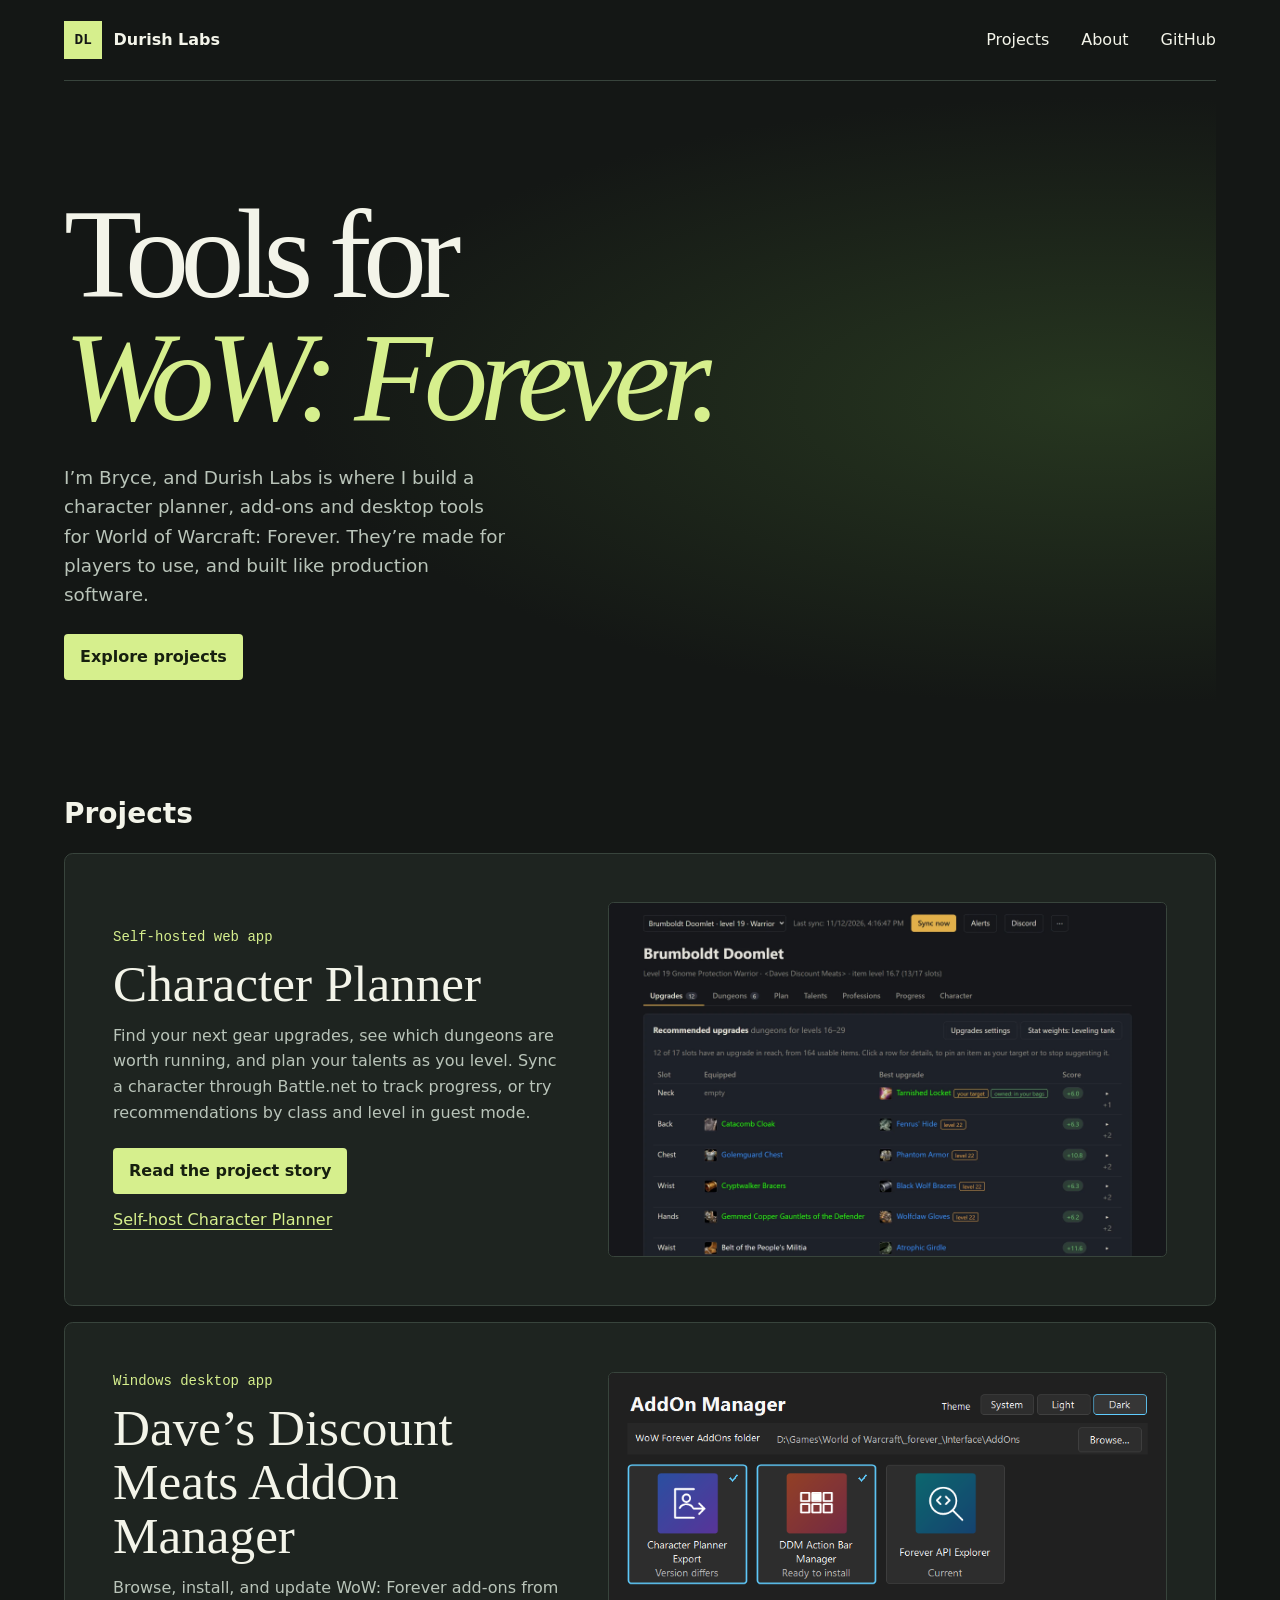
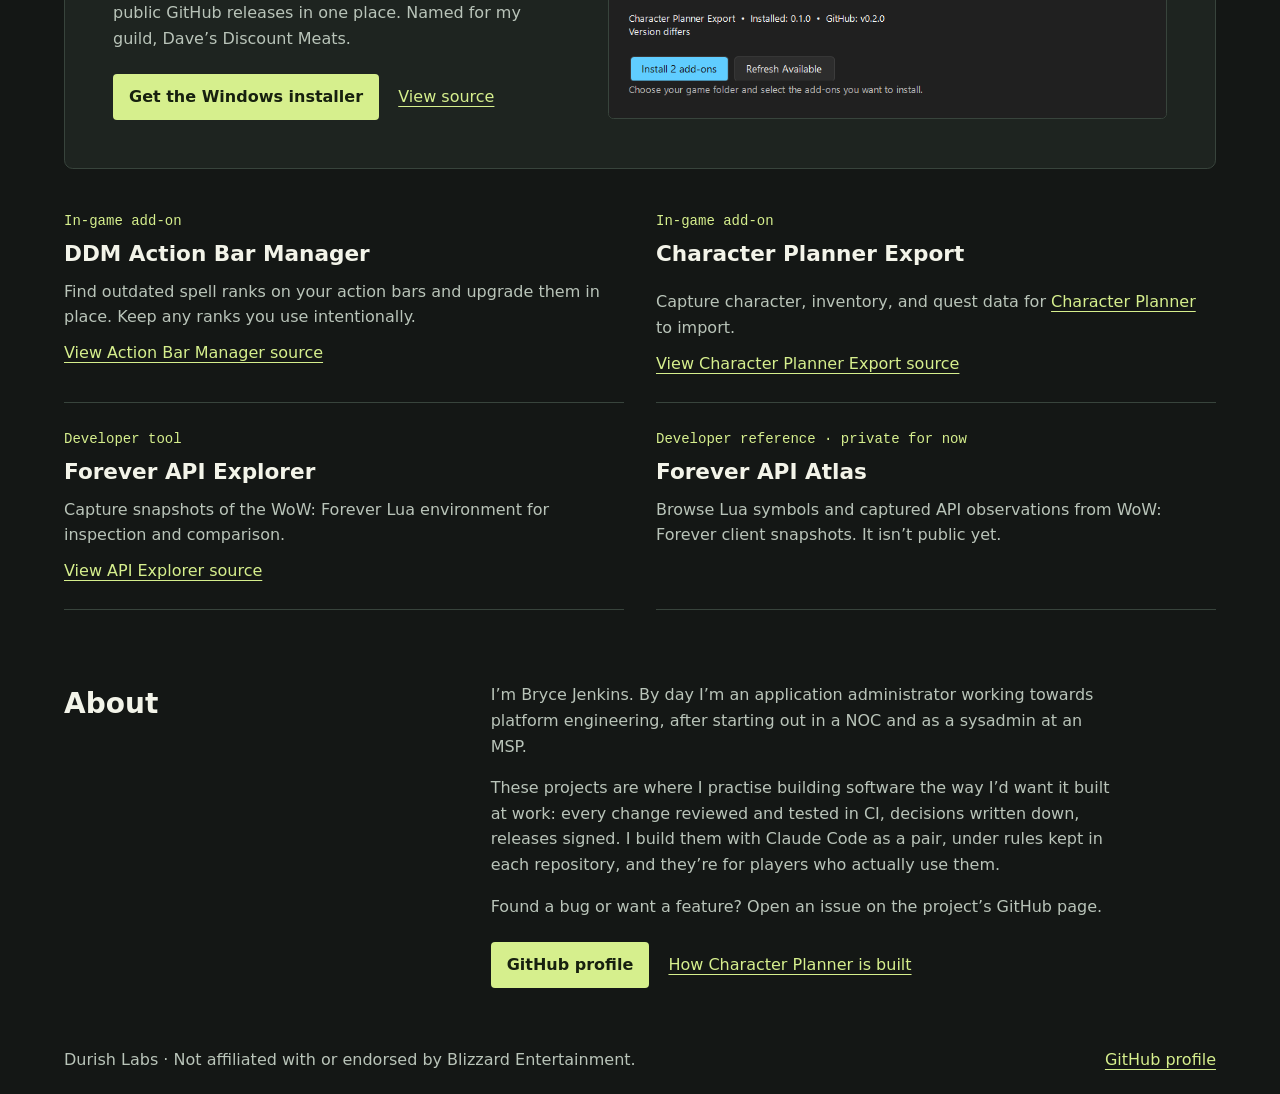
==== public/index.html @ b6360622 "Introduce the person behind the tools and how they're built A new headline and About section, a 'Bui" ====
<!doctype html>
<html lang="en">
<head>
  <meta charset="utf-8">
  <meta name="viewport" content="width=device-width, initial-scale=1">
  <meta name="description" content="A character planner, add-ons and desktop tools for World of Warcraft: Forever, built by Bryce Jenkins like production software.">
  <meta name="theme-color" content="#141715">
  <title>Durish Labs | Tools for WoW: Forever</title>
  <link rel="canonical" href="https://durishlabs.com/">
  <link rel="icon" href="favicon.svg" type="image/svg+xml">
  <meta property="og:type" content="website">
  <meta property="og:site_name" content="Durish Labs">
  <meta property="og:url" content="https://durishlabs.com/">
  <meta property="og:title" content="Durish Labs: tools for WoW: Forever">
  <meta property="og:description" content="Character Planner, add-ons and desktop tools for World of Warcraft: Forever, built like production software.">
  <meta property="og:image" content="https://durishlabs.com/og-image.jpg">
  <meta property="og:image:width" content="1200">
  <meta property="og:image:height" content="630">
  <meta property="og:image:alt" content="Character Planner’s Upgrades tab recommending gear upgrades by slot">
  <meta name="twitter:card" content="summary_large_image">
  <link rel="stylesheet" href="styles.css">
</head>
<body>
  <a class="skip" href="#main">Skip to content</a>
  <header class="masthead wrap">
    <a class="brand" href="./" aria-label="Durish Labs home"><span aria-hidden="true">DL</span> Durish Labs</a>
    <nav aria-label="Main navigation">
      <a href="#projects">Projects</a>
      <a href="#about">About</a>
      <a href="https://github.com/thechainercygnus">GitHub</a>
    </nav>
  </header>
  <main class="wrap" id="main">
    <section class="intro" aria-labelledby="title">
      <h1 id="title">Tools for<br><em>WoW: Forever.</em></h1>
      <p>I’m Bryce, and Durish Labs is where I build a character planner, add-ons and desktop tools for World of Warcraft: Forever. They’re made for players to use, and built like production software.</p>
      <a class="button" href="#projects">Explore projects</a>
    </section>

    <section id="projects" aria-labelledby="projects-title">
      <h2 id="projects-title">Projects</h2>
      <article class="featured" id="character-planner">
        <div class="feature-copy">
          <p class="category">Self-hosted web app</p>
          <h3>Character Planner</h3>
          <p>Find your next gear upgrades, see which dungeons are worth running, and plan your talents as you level. Sync a character through Battle.net to track progress, or try recommendations by class and level in guest mode.</p>
          <div class="actions">
            <a class="button" href="character-planner.html">Read the project story</a>
            <a href="https://character-planner.readthedocs.io/en/latest/self-hosting.html">Self-host Character Planner</a>
          </div>
        </div>
        <figure>
          <img src="planner-upgrades.webp" width="2400" height="1520" alt="Character Planner’s Upgrades tab comparing equipped gear and recommended upgrades by slot">
        </figure>
      </article>
      <article class="featured">
        <div class="feature-copy">
          <p class="category">Windows desktop app</p>
          <h3>Dave’s Discount Meats AddOn Manager</h3>
          <p>Browse, install, and update WoW: Forever add-ons from public GitHub releases in one place. Named for my guild, Dave’s Discount Meats.</p>
          <div class="actions">
            <a class="button" href="https://github.com/thechainercygnus/DDMAddOnManager/releases/latest">Get the Windows installer</a>
            <a href="https://github.com/thechainercygnus/DDMAddOnManager">View source</a>
          </div>
        </div>
        <figure>
          <img src="manager-dark.png" width="760" height="470" loading="lazy" decoding="async" alt="AddOn Manager in dark mode with two add-ons selected for installation">
        </figure>
      </article>
      <div class="catalog">
        <article>
          <p class="category">In-game add-on</p>
          <h3>DDM Action Bar Manager</h3>
          <p>Find outdated spell ranks on your action bars and upgrade them in place. Keep any ranks you use intentionally.</p>
          <a href="https://github.com/thechainercygnus/DDMActionBarManager">View Action Bar Manager source</a>
        </article>
        <article>
          <p class="category">In-game add-on</p>
          <h3>Character Planner Export</h3>
          <p>Capture character, inventory, and quest data for <a href="character-planner.html">Character Planner</a> to import.</p>
          <a href="https://github.com/thechainercygnus/character-planner-export">View Character Planner Export source</a>
        </article>
        <article>
          <p class="category">Developer tool</p>
          <h3>Forever API Explorer</h3>
          <p>Capture snapshots of the WoW: Forever Lua environment for inspection and comparison.</p>
          <a href="https://github.com/thechainercygnus/ForeverAPIExplorer">View API Explorer source</a>
        </article>
        <article>
          <p class="category">Developer reference · private for now</p>
          <h3>Forever API Atlas</h3>
          <p>Browse Lua symbols and captured API observations from WoW: Forever client snapshots. It isn’t public yet.</p>
        </article>
      </div>
    </section>

    <section class="about" id="about" aria-labelledby="about-title">
      <h2 id="about-title">About</h2>
      <div>
        <p>I’m Bryce Jenkins. By day I’m an application administrator working towards platform engineering, after starting out in a NOC and as a sysadmin at an MSP.</p>
        <p>These projects are where I practise building software the way I’d want it built at work: every change reviewed and tested in CI, decisions written down, releases signed. I build them with Claude Code as a pair, under rules kept in each repository, and they’re for players who actually use them.</p>
        <p>Found a bug or want a feature? Open an issue on the project’s GitHub page.</p>
        <div class="actions">
          <a class="button" href="https://github.com/thechainercygnus">GitHub profile</a>
          <a href="character-planner.html#how-its-built">How Character Planner is built</a>
        </div>
      </div>
    </section>
  </main>
  <footer class="wrap">
    <span>Durish Labs · Not affiliated with or endorsed by Blizzard Entertainment.</span>
    <a href="https://github.com/thechainercygnus">GitHub profile</a>
  </footer>
</body>
</html>
---- public/styles.css ----
:root {
  color-scheme: dark;
  --background: #141715;
  --panel: #1e2420;
  --ink: #f3f4e9;
  --muted: #b9c4b9;
  --accent: #d6ef8d;
  --line: #38443c;
  font-family: system-ui, sans-serif;
  background: var(--background);
  color: var(--ink);
}

* { box-sizing: border-box; }
body { margin: 0; line-height: 1.6; }
a { color: var(--accent); text-underline-offset: .22em; }
a:hover { text-decoration-thickness: .14em; }
a:focus-visible { outline: 2px solid var(--accent); outline-offset: 5px; }
h1, h2, h3, p, figure { margin: 0; }
.wrap { width: min(72rem, calc(100% - 2.5rem)); margin-inline: auto; }
.skip { position: absolute; left: 1rem; top: 1rem; transform: translateY(-200%); }
.skip:focus { transform: none; background: var(--background); }

.masthead, footer {
  display: flex;
  flex-wrap: wrap;
  align-items: center;
  justify-content: space-between;
  gap: 1rem;
  padding-block: 1.3rem;
  border-bottom: 1px solid var(--line);
}

.brand, nav a { color: var(--ink); text-decoration: none; }
.brand { display: inline-flex; align-items: center; gap: .7rem; font-weight: 700; }
.brand span {
  display: grid;
  place-items: center;
  width: 2.4rem;
  aspect-ratio: 1;
  color: var(--background);
  background: var(--accent);
  font: 700 .9rem ui-monospace, monospace;
}
nav { display: flex; gap: clamp(1rem, 4vw, 2rem); }
nav a:hover { text-decoration: underline; }

.intro {
  padding-block: clamp(3.5rem, 9vw, 7rem);
  background: radial-gradient(ellipse at 90% 45%, #273720 0%, transparent 55%);
}

h1 {
  font-family: Georgia, serif;
  font-size: clamp(3rem, 10vw, 8rem);
  font-weight: 400;
  line-height: .96;
  letter-spacing: -.065em;
}
h1 em { color: var(--accent); font-weight: inherit; }
.intro p { max-width: 38ch; margin-block: 1.5rem; font-size: 1.15rem; }
p, footer { color: var(--muted); }

.button {
  display: inline-block;
  padding: .65rem 1rem;
  border-radius: .25rem;
  background: var(--accent);
  color: #17200f;
  font-weight: 700;
  text-decoration: none;
}
.button:hover { background: #e7f7b4; }
h2 { font-size: 1.75rem; margin-bottom: 1rem; }
h3 { line-height: 1.18; font-size: 1.35rem; }
.featured {
  display: grid;
  grid-template-columns: minmax(0, 4fr) minmax(0, 5fr);
  align-items: center;
  gap: clamp(1.25rem, 4vw, 3rem);
  padding: clamp(1.25rem, 4vw, 3rem);
  background: var(--panel);
  border: 1px solid var(--line);
  border-radius: .55rem;
}
.featured + .featured { margin-top: 1rem; }
.featured h3 { font: 400 clamp(1.9rem, 4vw, 3.4rem)/1.05 Georgia, serif; }
.category {
  margin-bottom: .6rem;
  color: var(--accent);
  font: .875rem/1.5 ui-monospace, monospace;
}
.actions { display: flex; flex-wrap: wrap; align-items: center; gap: .8rem 1.2rem; margin-top: 1.4rem; }
img { display: block; width: 100%; height: auto; border-radius: .35rem; border: 1px solid var(--line); }
h3 + p { margin-top: .75rem; }
.catalog { display: grid; grid-template-columns: repeat(2, minmax(0, 1fr)); gap: 0 2rem; margin-top: 1rem; }
.catalog article { padding-block: 1.6rem; border-bottom: 1px solid var(--line); }
.catalog a { display: inline-block; margin-top: .65rem; }
footer { margin-top: 2.4rem; border-bottom: 0; }

.project-story { max-width: 62rem; margin-inline: auto; }
.story-heading { padding-block: clamp(2.5rem, 8vw, 6rem); }
.story-heading h1 { max-width: 15ch; font-size: clamp(3rem, 8vw, 6.5rem); }
.story-heading h1 + p { max-width: 57ch; margin-top: 1.5rem; font-size: 1.22rem; }
.story-section {
  display: grid;
  grid-template-columns: minmax(0, 1fr) minmax(0, 2fr);
  gap: 1rem clamp(1.5rem, 5vw, 4rem);
  padding-block: clamp(1.5rem, 4vw, 3rem);
  border-top: 1px solid var(--line);
}
.story-section h2 { margin: 0; line-height: 1.2; }
.story-section p + p, .story-section p + a { margin-top: 1rem; }
.story-section p + a { display: inline-block; }
.story-section ul { margin: 1rem 0 0; padding-left: 1.2rem; color: var(--muted); }
.story-section li + li { margin-top: .6rem; }
.story-section strong { color: var(--ink); }

.about {
  display: grid;
  grid-template-columns: minmax(0, 1fr) minmax(0, 2fr);
  gap: 1rem clamp(1.5rem, 5vw, 4rem);
  margin-top: clamp(2.5rem, 6vw, 4.5rem);
}
.about p { max-width: 62ch; }
.about p + p { margin-top: 1rem; }

@media (max-width: 46rem) {
  .featured, .catalog, .story-section, .about { grid-template-columns: minmax(0, 1fr); }
}
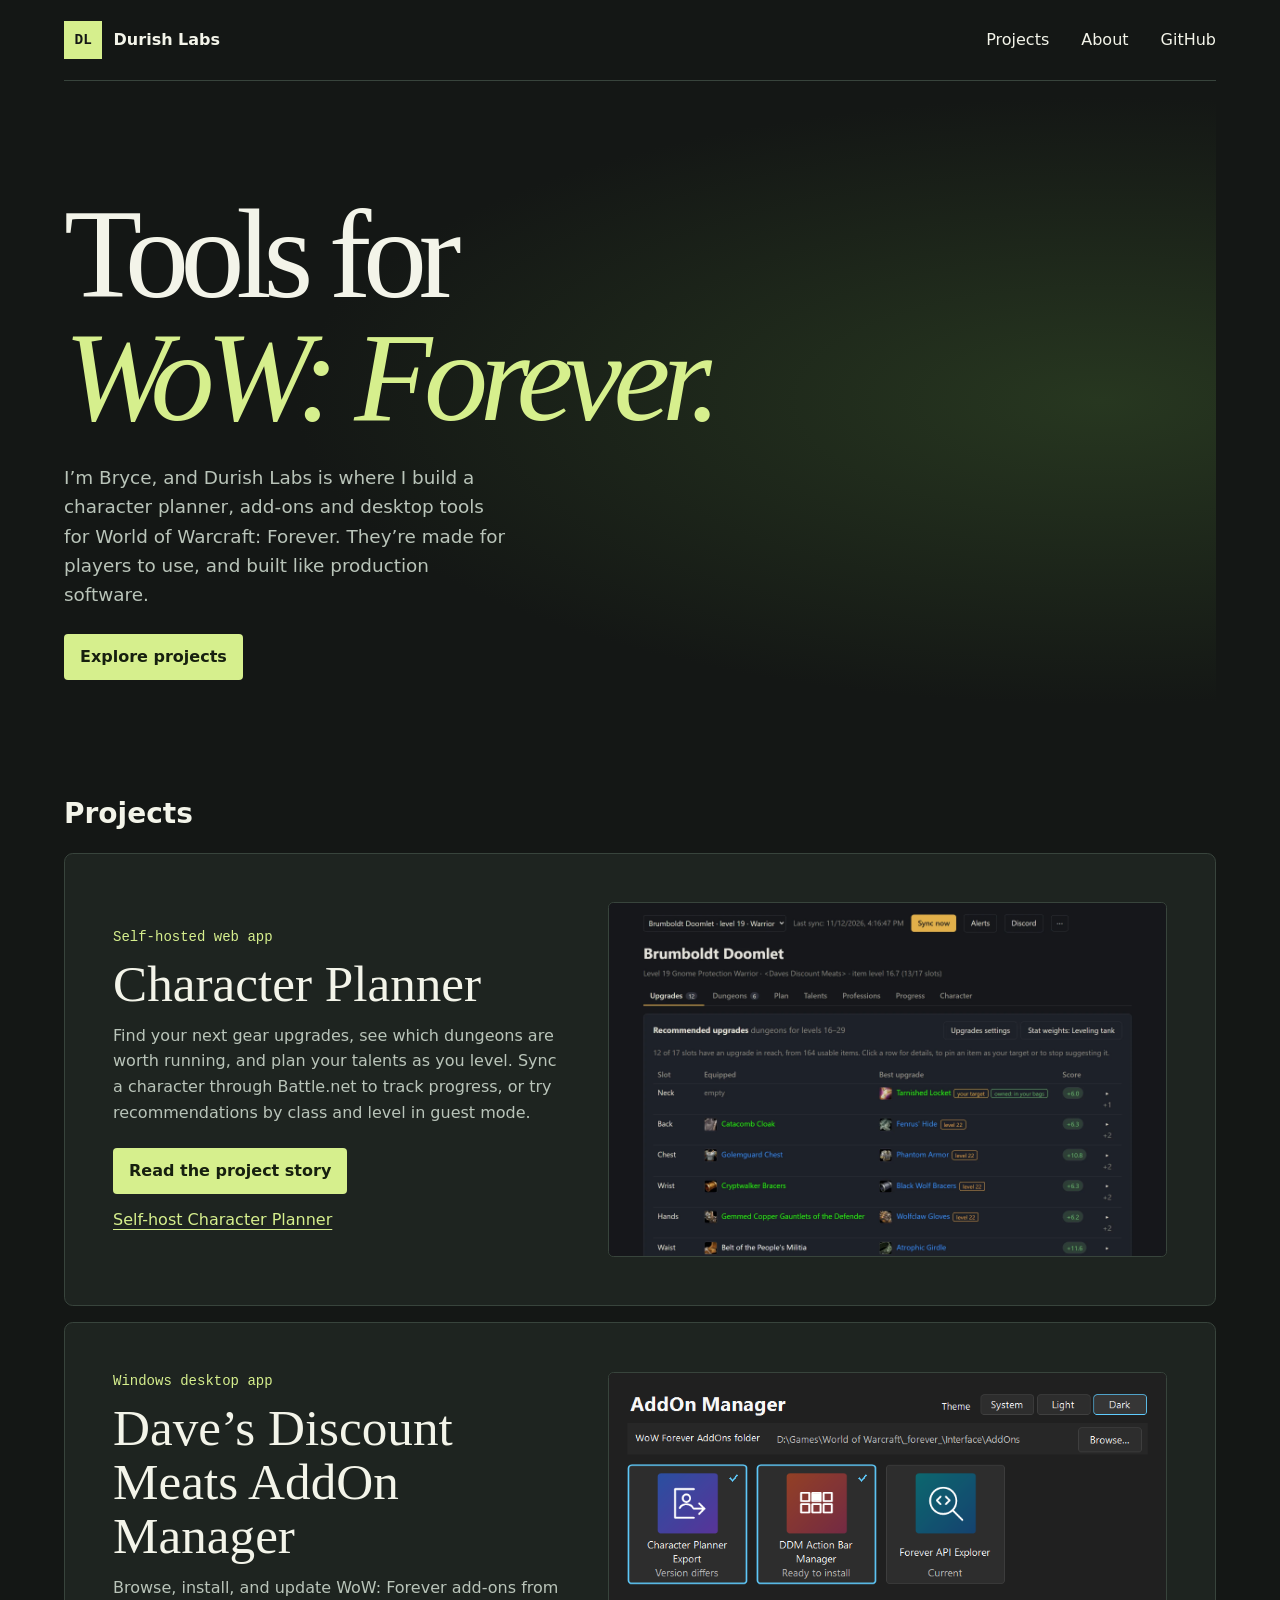
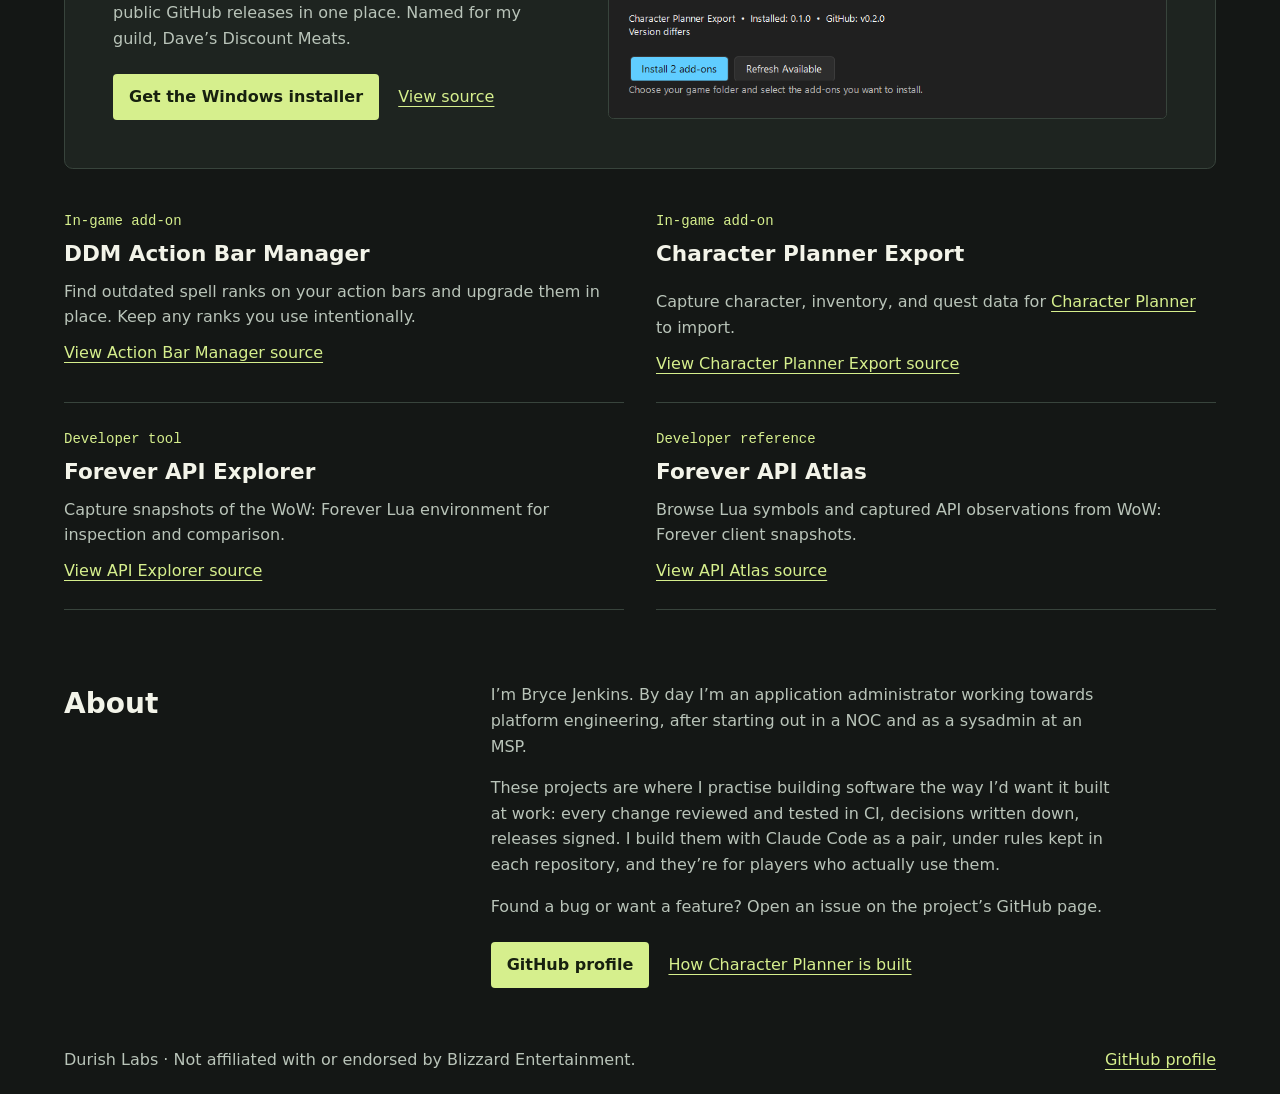
==== commit a9f676a0: "Link the Forever API Atlas card now that the repo is public ForeverAPIAtlas is now a public reposito" ====
--- a/public/index.html
+++ b/public/index.html
@@ -87,9 +87,10 @@
           <a href="https://github.com/thechainercygnus/ForeverAPIExplorer">View API Explorer source</a>
         </article>
         <article>
-          <p class="category">Developer reference · private for now</p>
+          <p class="category">Developer reference</p>
           <h3>Forever API Atlas</h3>
-          <p>Browse Lua symbols and captured API observations from WoW: Forever client snapshots. It isn’t public yet.</p>
+          <p>Browse Lua symbols and captured API observations from WoW: Forever client snapshots.</p>
+          <a href="https://github.com/thechainercygnus/ForeverAPIAtlas">View API Atlas source</a>
         </article>
       </div>
     </section>
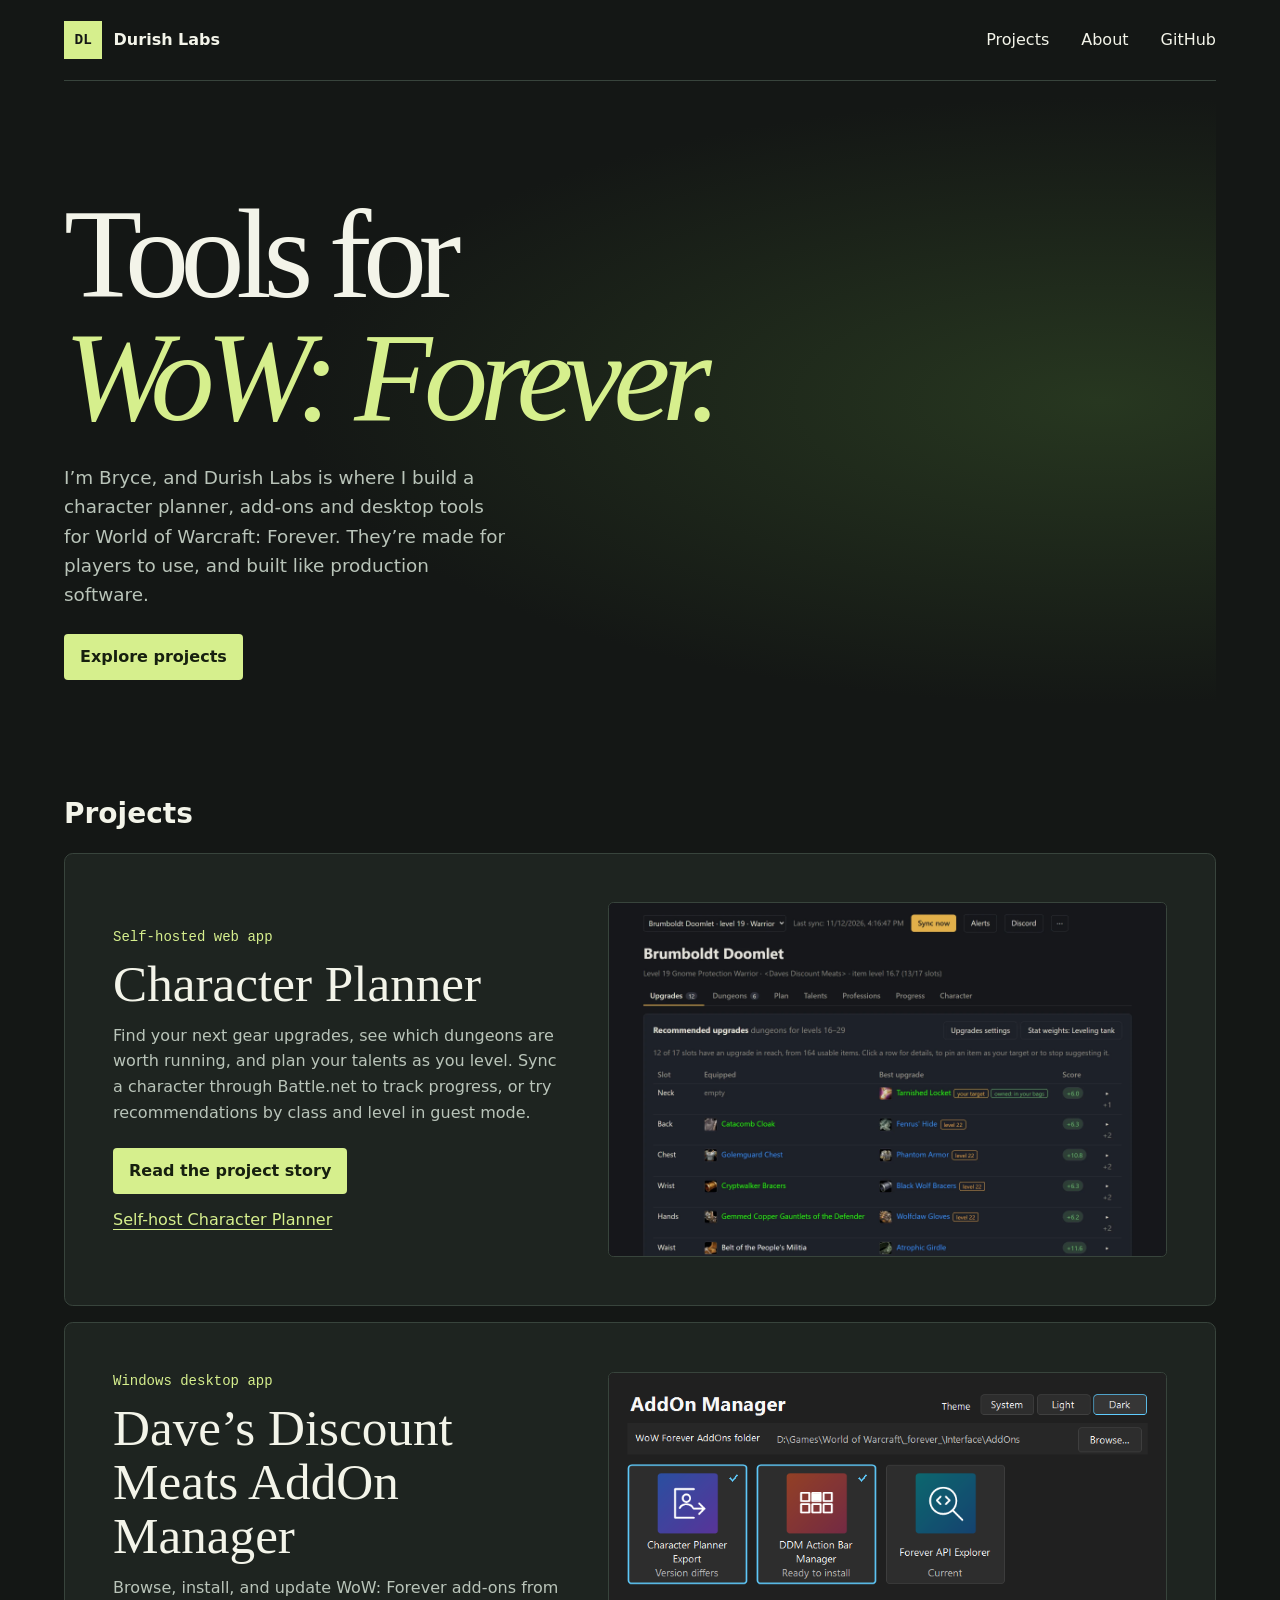
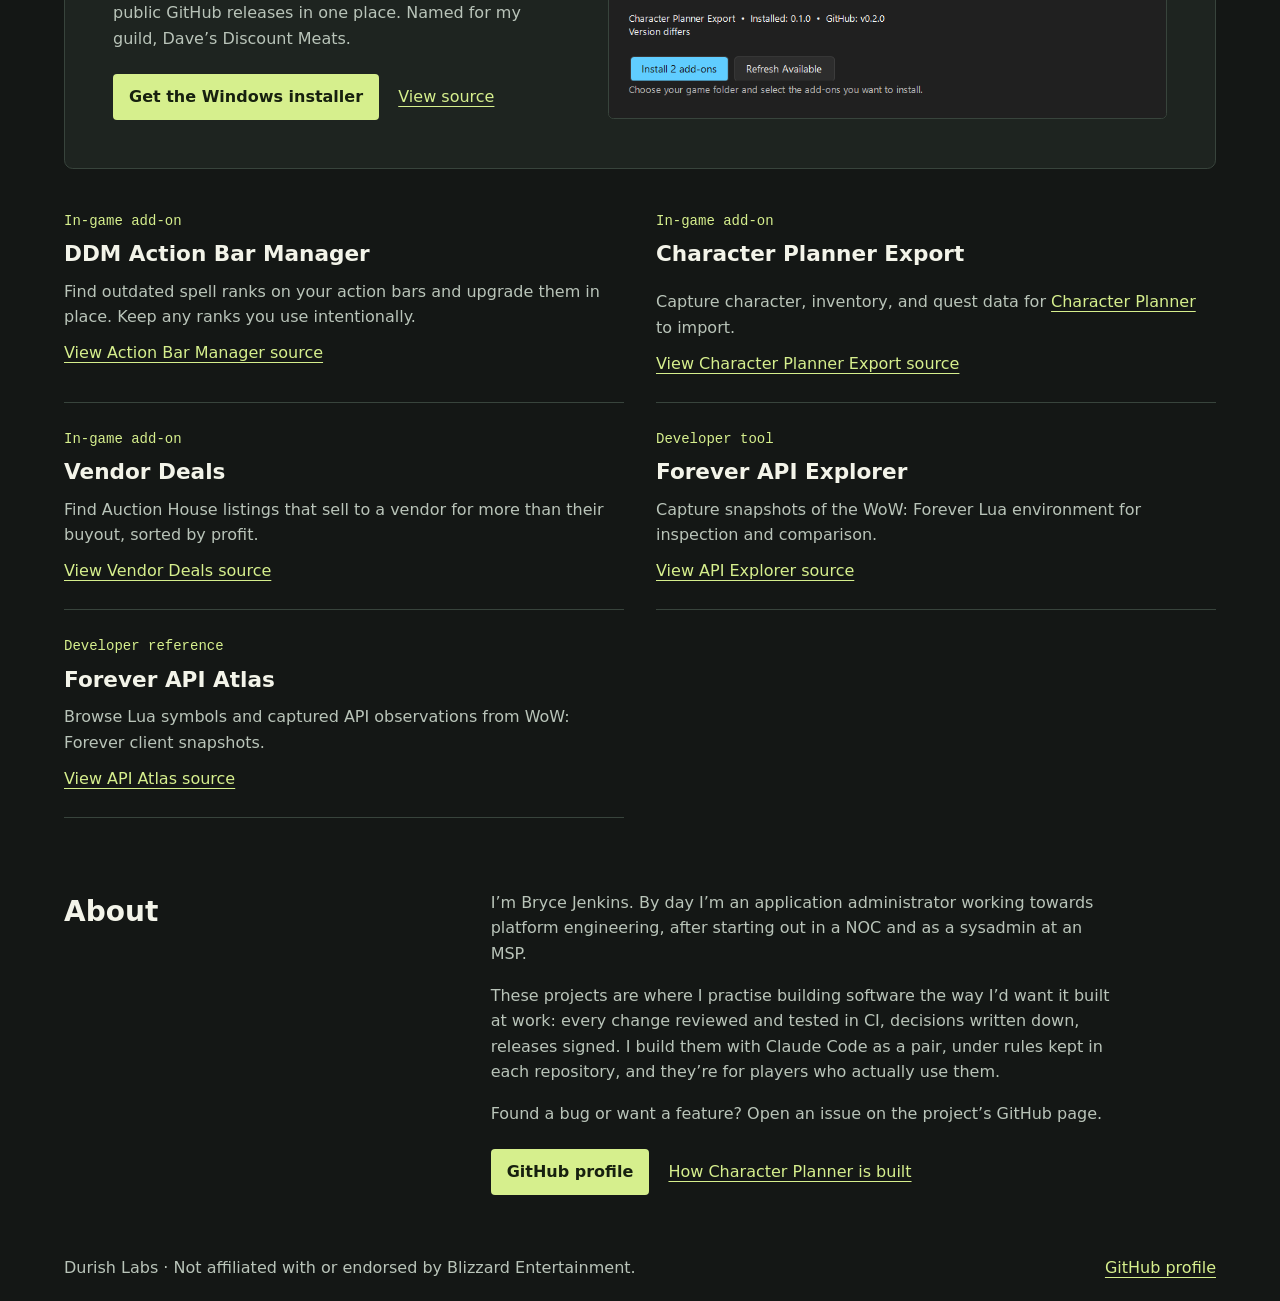
==== commit e879bf18: "Add Vendor Deals to the project catalog Co-Authored-By: Claude Opus 5.5 <noreply@anthropic.com>" ====
--- a/public/index.html
+++ b/public/index.html
@@ -81,6 +81,12 @@
           <a href="https://github.com/thechainercygnus/character-planner-export">View Character Planner Export source</a>
         </article>
         <article>
+          <p class="category">In-game add-on</p>
+          <h3>Vendor Deals</h3>
+          <p>Find Auction House listings that sell to a vendor for more than their buyout, sorted by profit.</p>
+          <a href="https://github.com/thechainercygnus/VendorDeals">View Vendor Deals source</a>
+        </article>
+        <article>
           <p class="category">Developer tool</p>
           <h3>Forever API Explorer</h3>
           <p>Capture snapshots of the WoW: Forever Lua environment for inspection and comparison.</p>
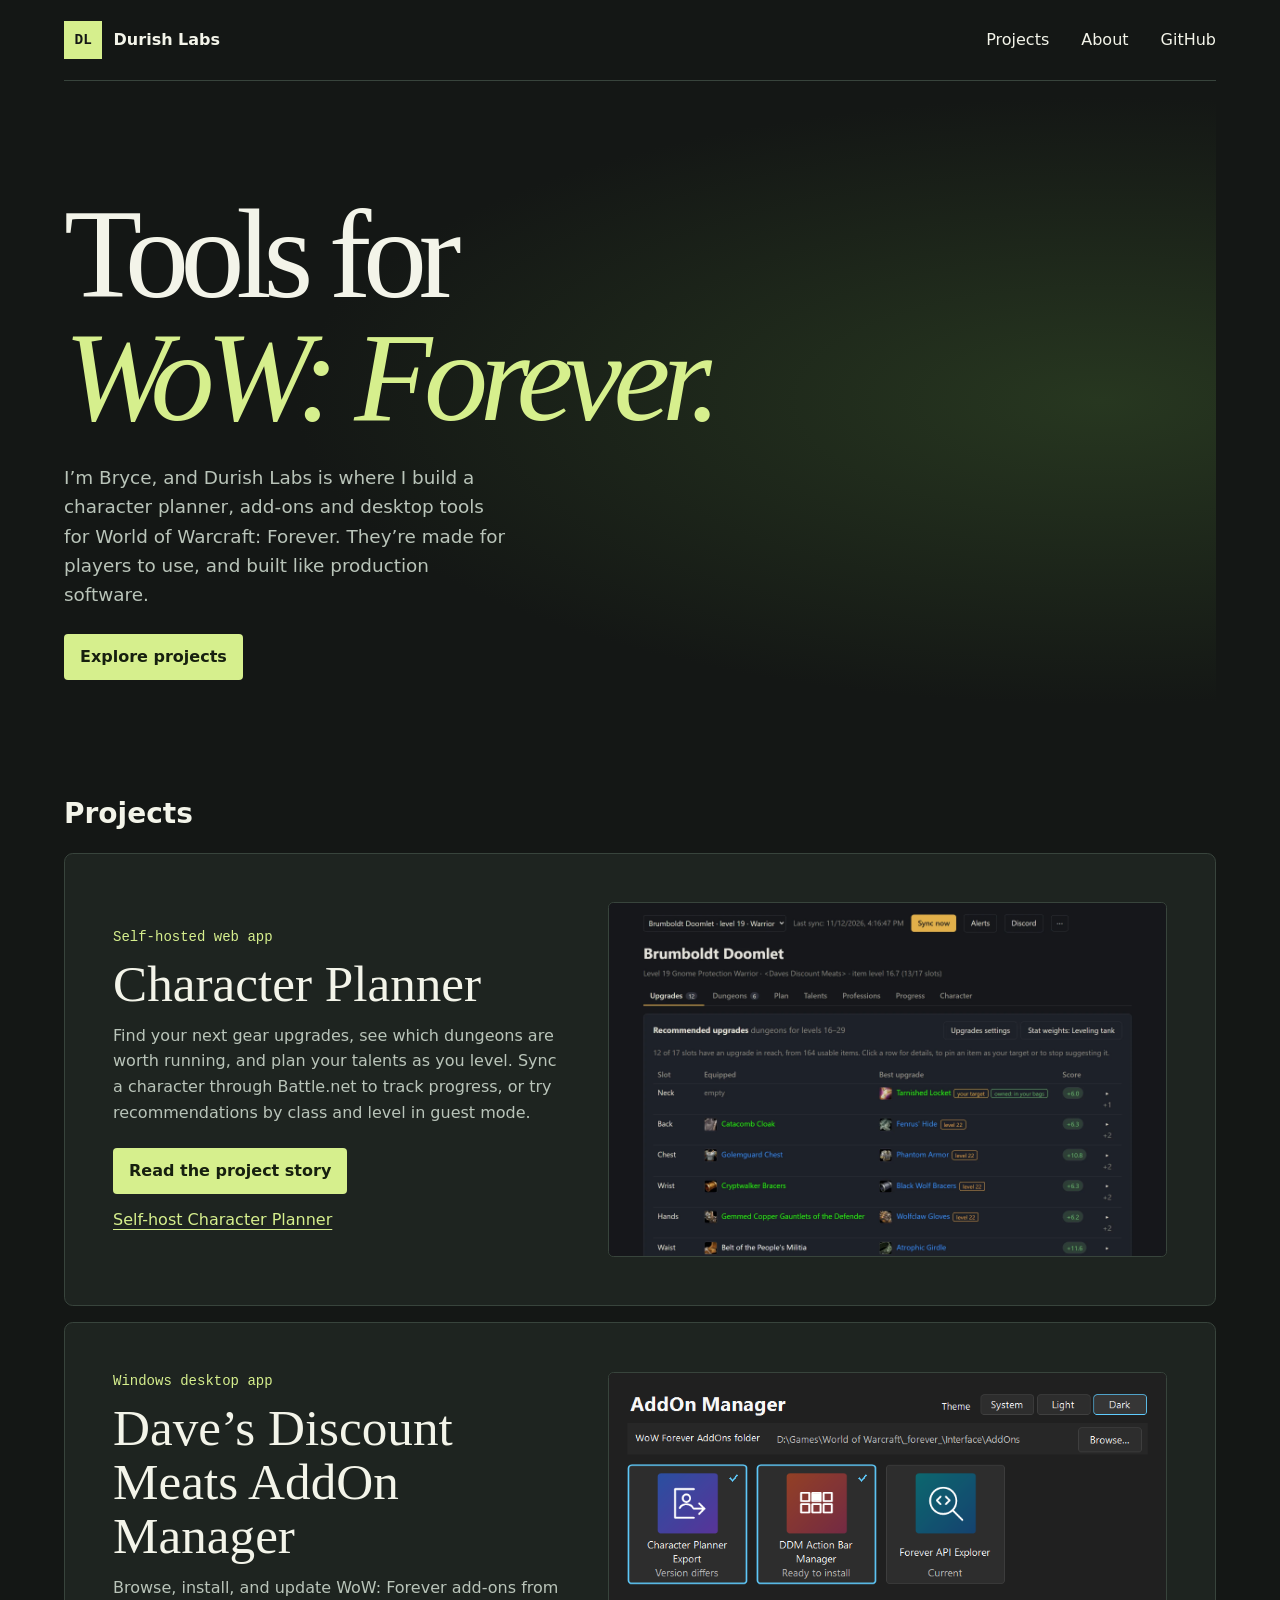
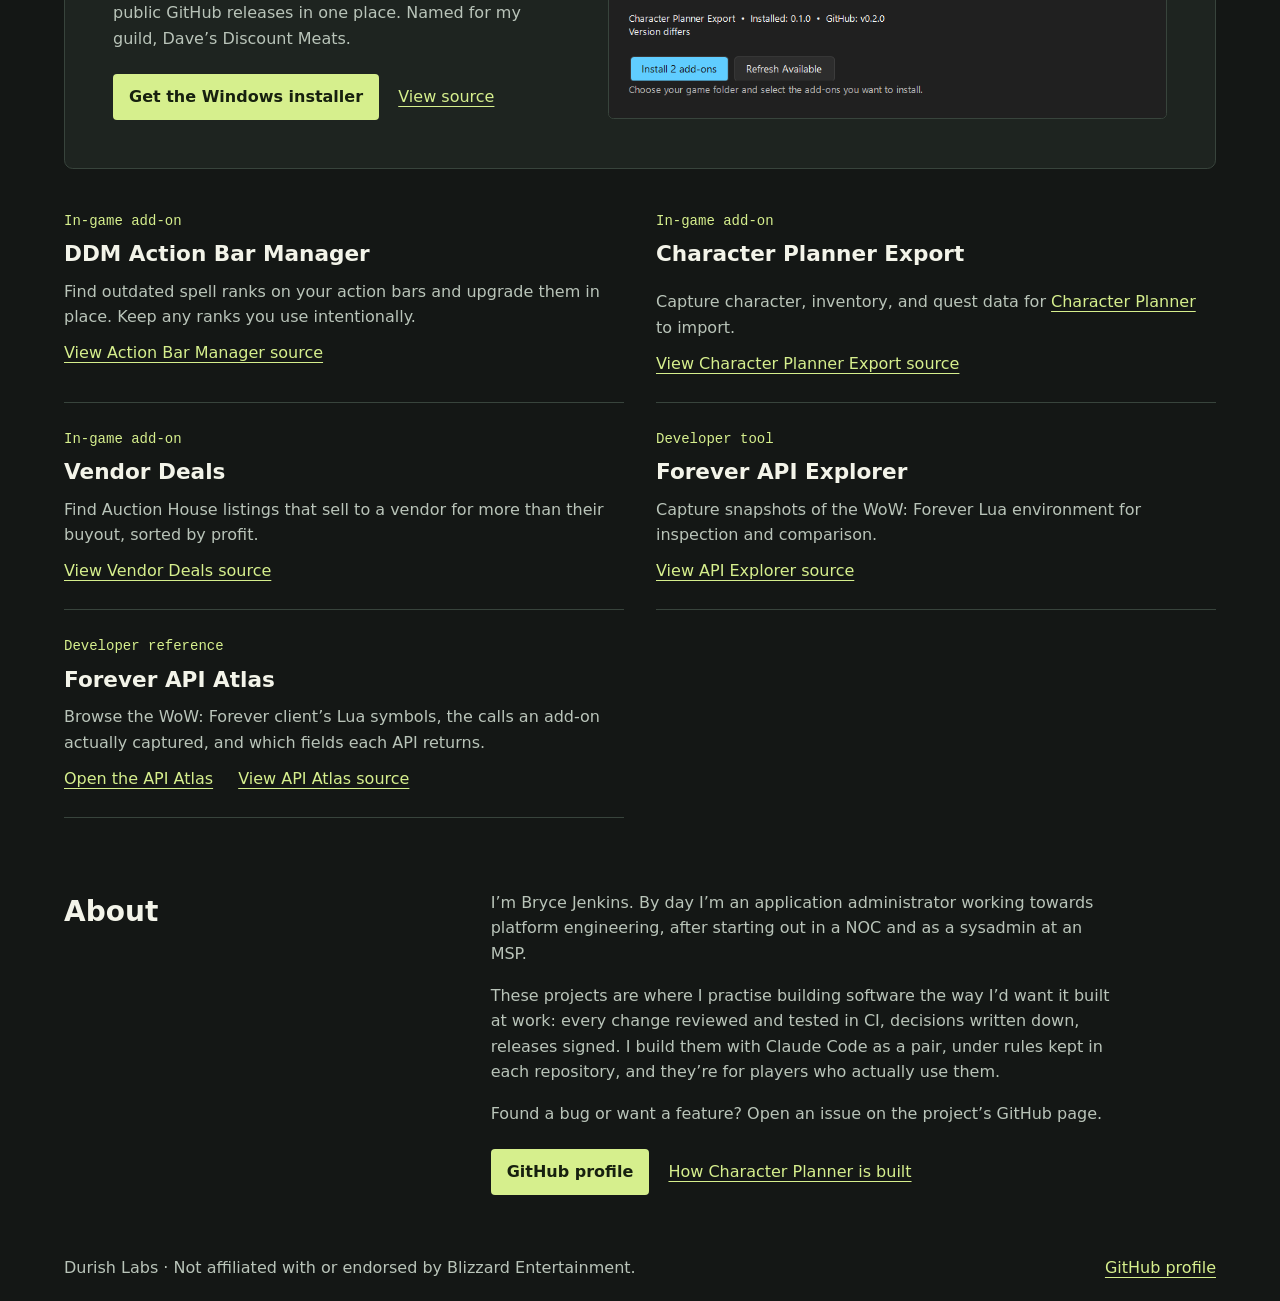
==== commit a468ef85: "Link the Atlas card to atlas.durishlabs.com The Forever API Atlas is live at https://atlas.durishlab" ====
--- a/public/index.html
+++ b/public/index.html
@@ -95,7 +95,8 @@
         <article>
           <p class="category">Developer reference</p>
           <h3>Forever API Atlas</h3>
-          <p>Browse Lua symbols and captured API observations from WoW: Forever client snapshots.</p>
+          <p>Browse the WoW: Forever client’s Lua symbols, the calls an add-on actually captured, and which fields each API returns.</p>
+          <a href="https://atlas.durishlabs.com/">Open the API Atlas</a>
           <a href="https://github.com/thechainercygnus/ForeverAPIAtlas">View API Atlas source</a>
         </article>
       </div>
--- a/public/styles.css
+++ b/public/styles.css
@@ -96,6 +96,7 @@
 .catalog { display: grid; grid-template-columns: repeat(2, minmax(0, 1fr)); gap: 0 2rem; margin-top: 1rem; }
 .catalog article { padding-block: 1.6rem; border-bottom: 1px solid var(--line); }
 .catalog a { display: inline-block; margin-top: .65rem; }
+.catalog article > a + a { margin-inline-start: 1.25rem; }
 footer { margin-top: 2.4rem; border-bottom: 0; }
 
 .project-story { max-width: 62rem; margin-inline: auto; }
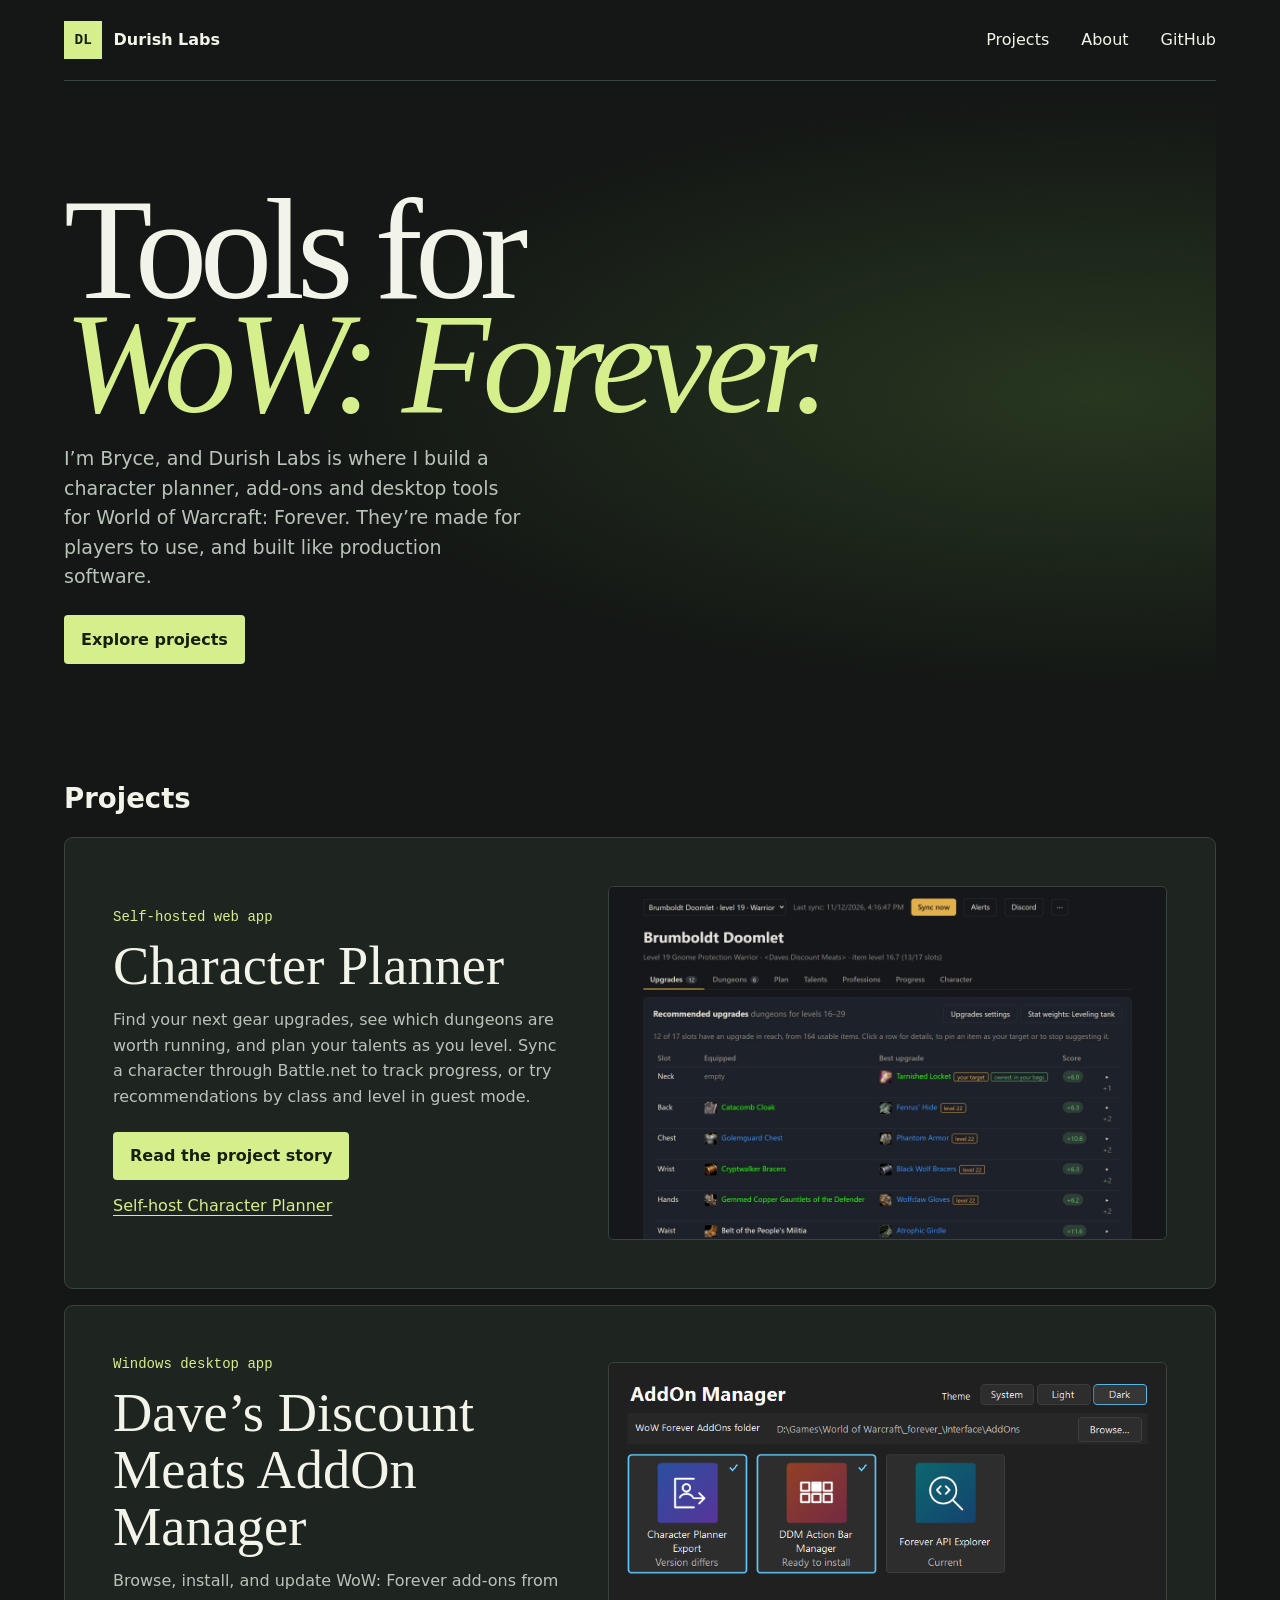
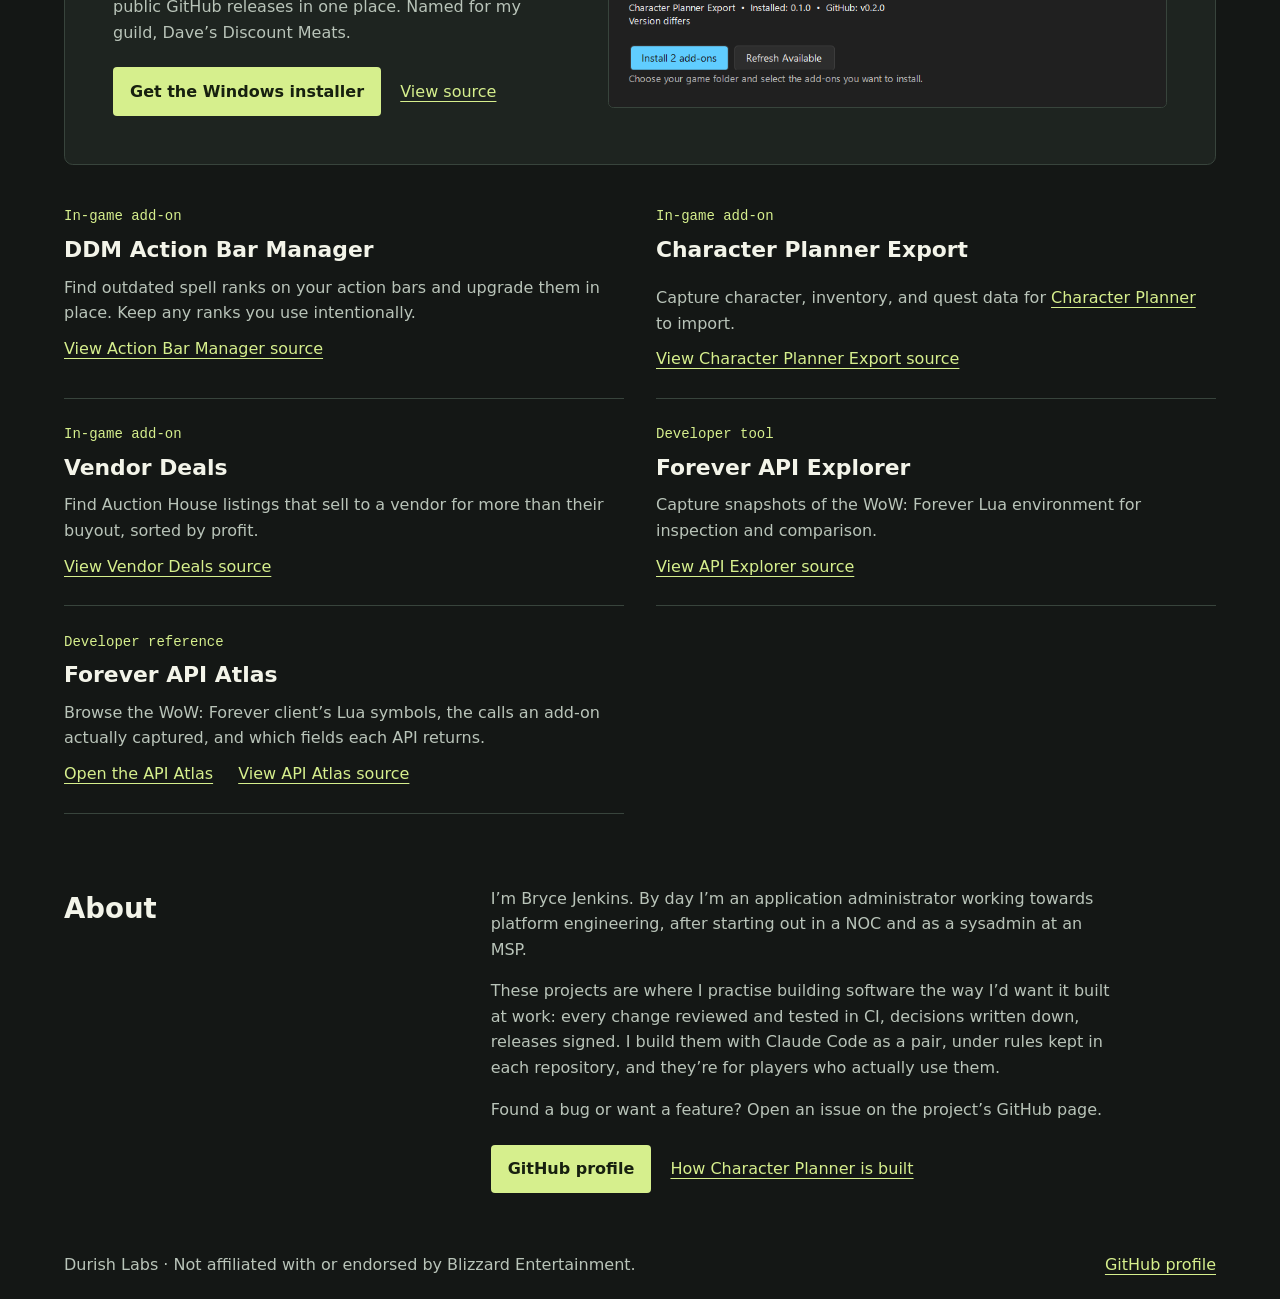
==== commit 7ecdc619: "Fill the design spec's gaps in the portfolio styles.css now opens with the spec's tokens and uses th" ====
--- a/public/index.html
+++ b/public/index.html
@@ -4,6 +4,7 @@
   <meta charset="utf-8">
   <meta name="viewport" content="width=device-width, initial-scale=1">
   <meta name="description" content="A character planner, add-ons and desktop tools for World of Warcraft: Forever, built by Bryce Jenkins like production software.">
+  <meta name="color-scheme" content="dark">
   <meta name="theme-color" content="#141715">
   <title>Durish Labs | Tools for WoW: Forever</title>
   <link rel="canonical" href="https://durishlabs.com/">
@@ -23,7 +24,7 @@
 <body>
   <a class="skip" href="#main">Skip to content</a>
   <header class="masthead wrap">
-    <a class="brand" href="./" aria-label="Durish Labs home"><span aria-hidden="true">DL</span> Durish Labs</a>
+    <a class="brand" href="./" aria-label="Durish Labs home"><span class="mark" aria-hidden="true">DL</span> Durish Labs</a>
     <nav aria-label="Main navigation">
       <a href="#projects">Projects</a>
       <a href="#about">About</a>
--- a/public/styles.css
+++ b/public/styles.css
@@ -1,23 +1,73 @@
+/* Tokens: copied from DESIGN.md, which is the source. Change both together. */
 :root {
   color-scheme: dark;
+
   --background: #141715;
   --panel: #1e2420;
+  --sunken: #0f1210;
+  --accent-soft: #2a3320;
+
   --ink: #f3f4e9;
   --muted: #b9c4b9;
+
   --accent: #d6ef8d;
+  --accent-hover: #e7f7b4;
+  --accent-ink: #17200f;
+
   --line: #38443c;
-  font-family: system-ui, sans-serif;
+  --control-line: #6f7d72;
+
+  --ok: #86cfa6;
+  --warn: #e8b04f;
+  --error: #f08f7e;
+  --info: #8fb8ea;
+  --other: #c3a8e6;
+
+  --font-text: system-ui, sans-serif;
+  --font-display: Georgia, "Times New Roman", serif;
+  --font-mono: ui-monospace, "Cascadia Code", "SF Mono", Menlo, Consolas, monospace;
+
+  --text-sm: 0.875rem;
+  --text-md: 1rem;
+  --text-lg: 1.15rem;
+  --text-xl: 1.35rem;
+  --text-2xl: 1.75rem;
+  --display-sm: clamp(1.9rem, 1.2rem + 3vw, 3.4rem);
+  --display-md: clamp(3rem, 1.5rem + 6vw, 6.5rem);
+  --display-lg: clamp(3rem, 1rem + 8vw, 7.5rem);
+
+  --space-1: 0.25rem;
+  --space-2: 0.5rem;
+  --space-3: 0.75rem;
+  --space-4: 1rem;
+  --space-5: 1.5rem;
+  --space-6: 2rem;
+  --space-7: 3rem;
+  --space-section: clamp(2.5rem, 1.5rem + 4vw, 4.5rem);
+
+  --radius-sm: 0.25rem;
+  --radius-md: 0.55rem;
+  --wrap: 72rem;
+  --wrap-wide: 100rem;
+
+  font-family: var(--font-text);
   background: var(--background);
   color: var(--ink);
+  accent-color: var(--accent);
+  scrollbar-color: var(--control-line) var(--background);
 }
 
 * { box-sizing: border-box; }
-body { margin: 0; line-height: 1.6; }
+body { margin: 0; line-height: 1.6; font-size-adjust: from-font; }
+::selection { background: var(--accent-soft); color: var(--ink); }
 a { color: var(--accent); text-underline-offset: .22em; }
 a:hover { text-decoration-thickness: .14em; }
-a:focus-visible { outline: 2px solid var(--accent); outline-offset: 5px; }
+:where(a, button, input, select, textarea, summary, [tabindex]):focus-visible {
+  outline: 2px solid var(--accent);
+  outline-offset: 3px;
+}
 h1, h2, h3, p, figure { margin: 0; }
-.wrap { width: min(72rem, calc(100% - 2.5rem)); margin-inline: auto; }
+.wrap { width: min(var(--wrap), calc(100% - 2.5rem)); margin-inline: auto; }
 .skip { position: absolute; left: 1rem; top: 1rem; transform: translateY(-200%); }
 .skip:focus { transform: none; background: var(--background); }
 
@@ -33,46 +83,49 @@
 
 .brand, nav a { color: var(--ink); text-decoration: none; }
 .brand { display: inline-flex; align-items: center; gap: .7rem; font-weight: 700; }
-.brand span {
+.brand .mark {
   display: grid;
   place-items: center;
   width: 2.4rem;
   aspect-ratio: 1;
-  color: var(--background);
+  color: var(--accent-ink);
   background: var(--accent);
-  font: 700 .9rem ui-monospace, monospace;
+  font: 700 .9rem var(--font-mono);
 }
 nav { display: flex; gap: clamp(1rem, 4vw, 2rem); }
 nav a:hover { text-decoration: underline; }
 
 .intro {
   padding-block: clamp(3.5rem, 9vw, 7rem);
+  /* A one-off glow, decoration only; Windows High Contrast drops it. */
   background: radial-gradient(ellipse at 90% 45%, #273720 0%, transparent 55%);
 }
 
 h1 {
-  font-family: Georgia, serif;
-  font-size: clamp(3rem, 10vw, 8rem);
+  font-family: var(--font-display);
+  font-size: var(--display-lg);
   font-weight: 400;
   line-height: .96;
   letter-spacing: -.065em;
 }
 h1 em { color: var(--accent); font-weight: inherit; }
-.intro p { max-width: 38ch; margin-block: 1.5rem; font-size: 1.15rem; }
+.intro p { max-width: 38ch; margin-block: 1.5rem; font-size: var(--text-lg); }
 p, footer { color: var(--muted); }
 
 .button {
   display: inline-block;
   padding: .65rem 1rem;
-  border-radius: .25rem;
+  /* Transparent until forced colours paint it: the button's only edge there. */
+  border: 1px solid transparent;
+  border-radius: var(--radius-sm);
   background: var(--accent);
-  color: #17200f;
+  color: var(--accent-ink);
   font-weight: 700;
   text-decoration: none;
 }
-.button:hover { background: #e7f7b4; }
-h2 { font-size: 1.75rem; margin-bottom: 1rem; }
-h3 { line-height: 1.18; font-size: 1.35rem; }
+.button:hover { background: var(--accent-hover); }
+h2 { font-size: var(--text-2xl); margin-bottom: 1rem; }
+h3 { line-height: 1.18; font-size: var(--text-xl); }
 .featured {
   display: grid;
   grid-template-columns: minmax(0, 4fr) minmax(0, 5fr);
@@ -81,14 +134,14 @@
   padding: clamp(1.25rem, 4vw, 3rem);
   background: var(--panel);
   border: 1px solid var(--line);
-  border-radius: .55rem;
+  border-radius: var(--radius-md);
 }
 .featured + .featured { margin-top: 1rem; }
-.featured h3 { font: 400 clamp(1.9rem, 4vw, 3.4rem)/1.05 Georgia, serif; }
+.featured h3 { font: 400 var(--display-sm)/1.05 var(--font-display); }
 .category {
   margin-bottom: .6rem;
   color: var(--accent);
-  font: .875rem/1.5 ui-monospace, monospace;
+  font: var(--text-sm)/1.5 var(--font-mono);
 }
 .actions { display: flex; flex-wrap: wrap; align-items: center; gap: .8rem 1.2rem; margin-top: 1.4rem; }
 img { display: block; width: 100%; height: auto; border-radius: .35rem; border: 1px solid var(--line); }
@@ -101,7 +154,7 @@
 
 .project-story { max-width: 62rem; margin-inline: auto; }
 .story-heading { padding-block: clamp(2.5rem, 8vw, 6rem); }
-.story-heading h1 { max-width: 15ch; font-size: clamp(3rem, 8vw, 6.5rem); }
+.story-heading h1 { max-width: 15ch; font-size: var(--display-md); }
 .story-heading h1 + p { max-width: 57ch; margin-top: 1.5rem; font-size: 1.22rem; }
 .story-section {
   display: grid;
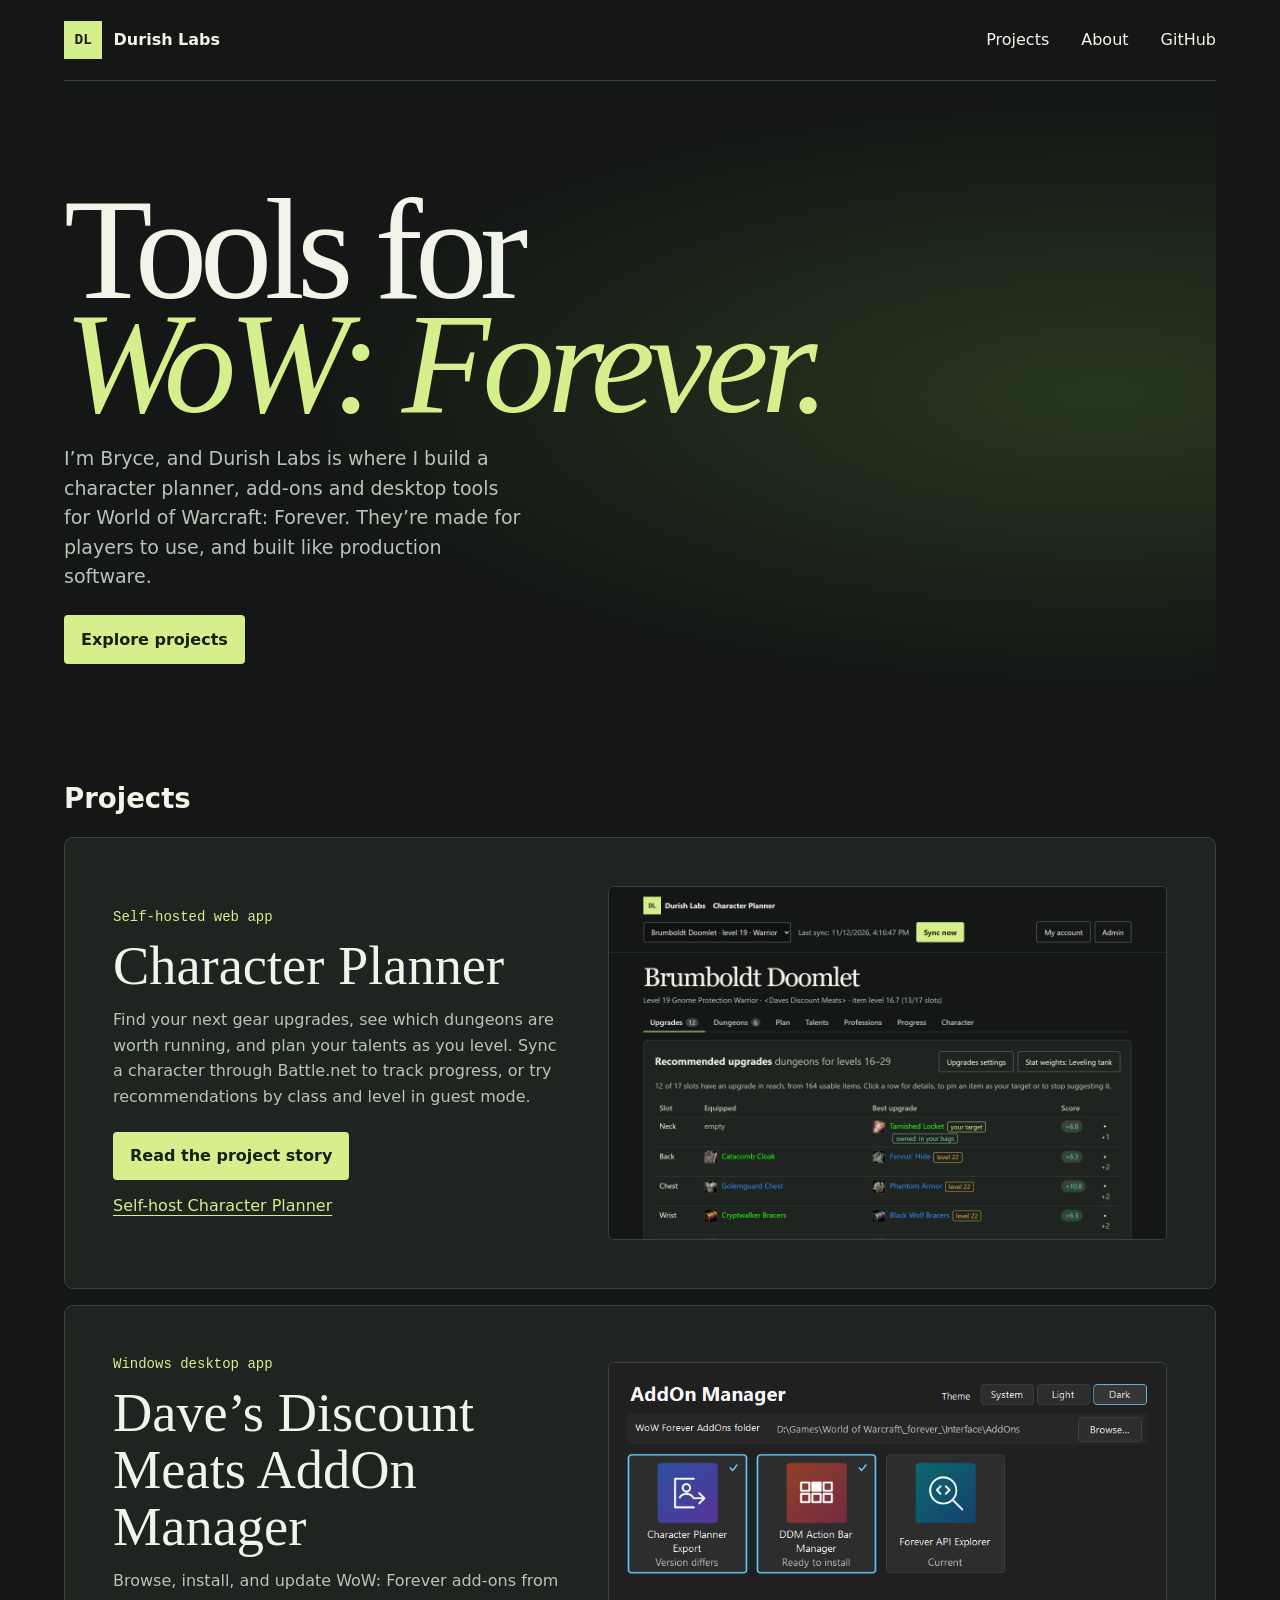
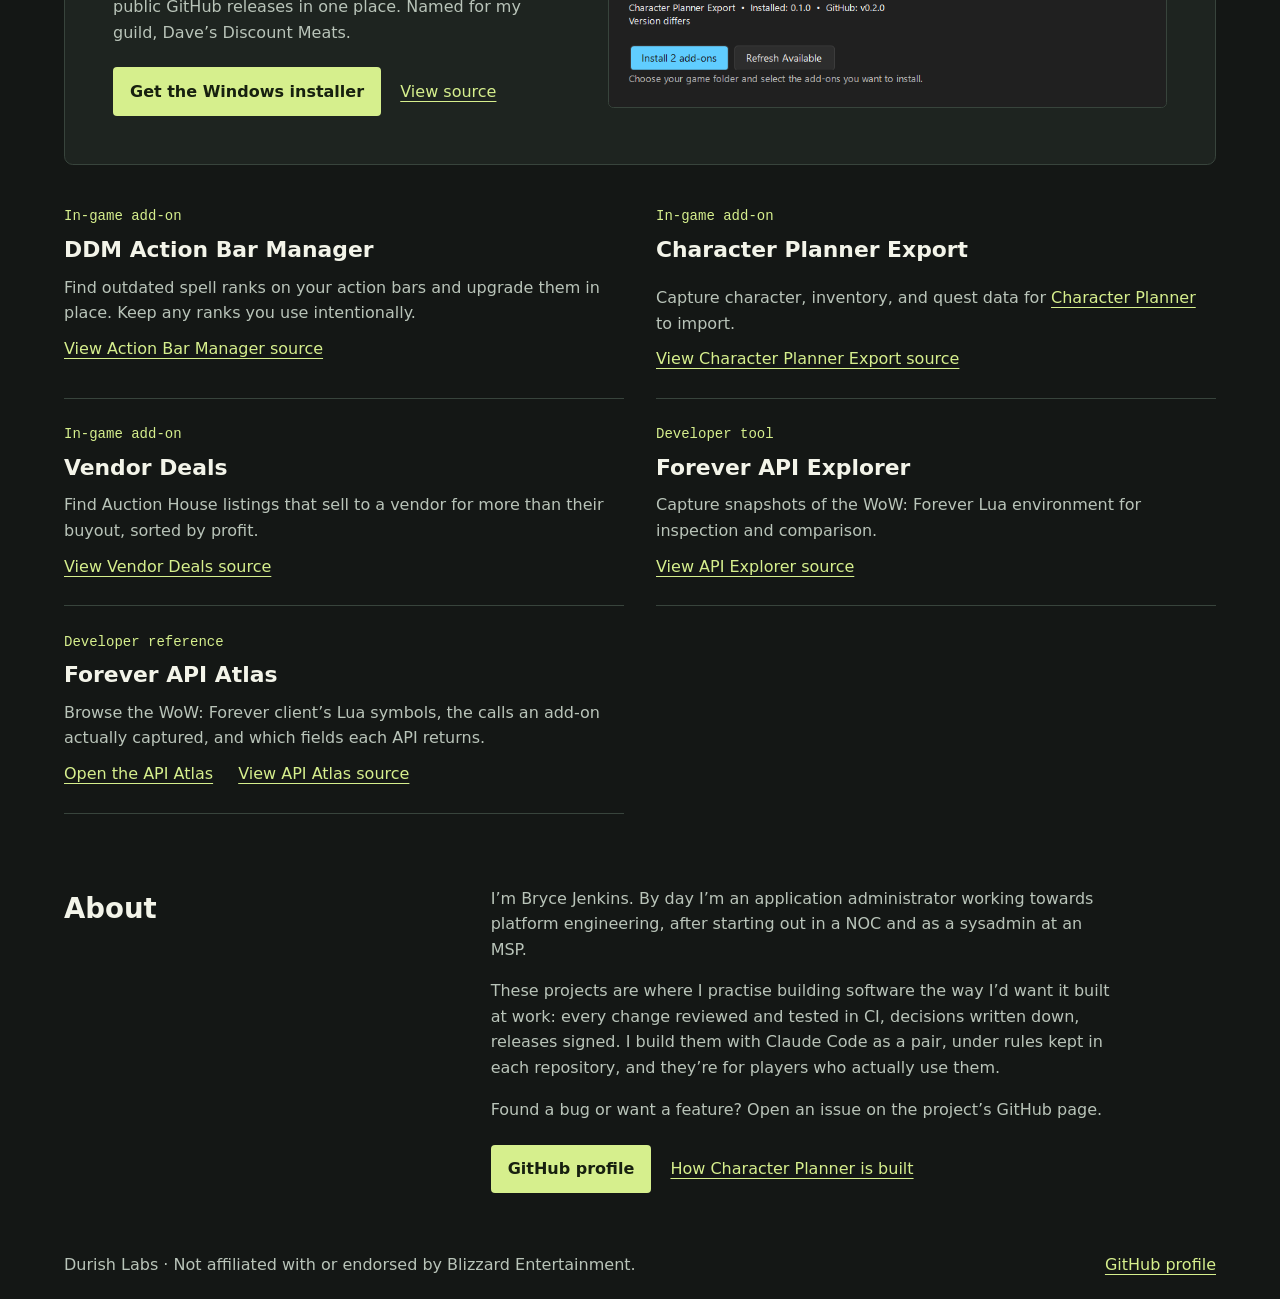
==== commit 02e0a94d: "Refresh Planner previews and accessible brand labels Signed-off-by: Bryce Jenkins <8228006+thechaine" ====
--- a/public/index.html
+++ b/public/index.html
@@ -24,7 +24,7 @@
 <body>
   <a class="skip" href="#main">Skip to content</a>
   <header class="masthead wrap">
-    <a class="brand" href="./" aria-label="Durish Labs home"><span class="mark" aria-hidden="true">DL</span> Durish Labs</a>
+    <a class="brand" href="./" aria-label="DL Durish Labs home"><span class="mark" aria-hidden="true">DL</span> Durish Labs</a>
     <nav aria-label="Main navigation">
       <a href="#projects">Projects</a>
       <a href="#about">About</a>
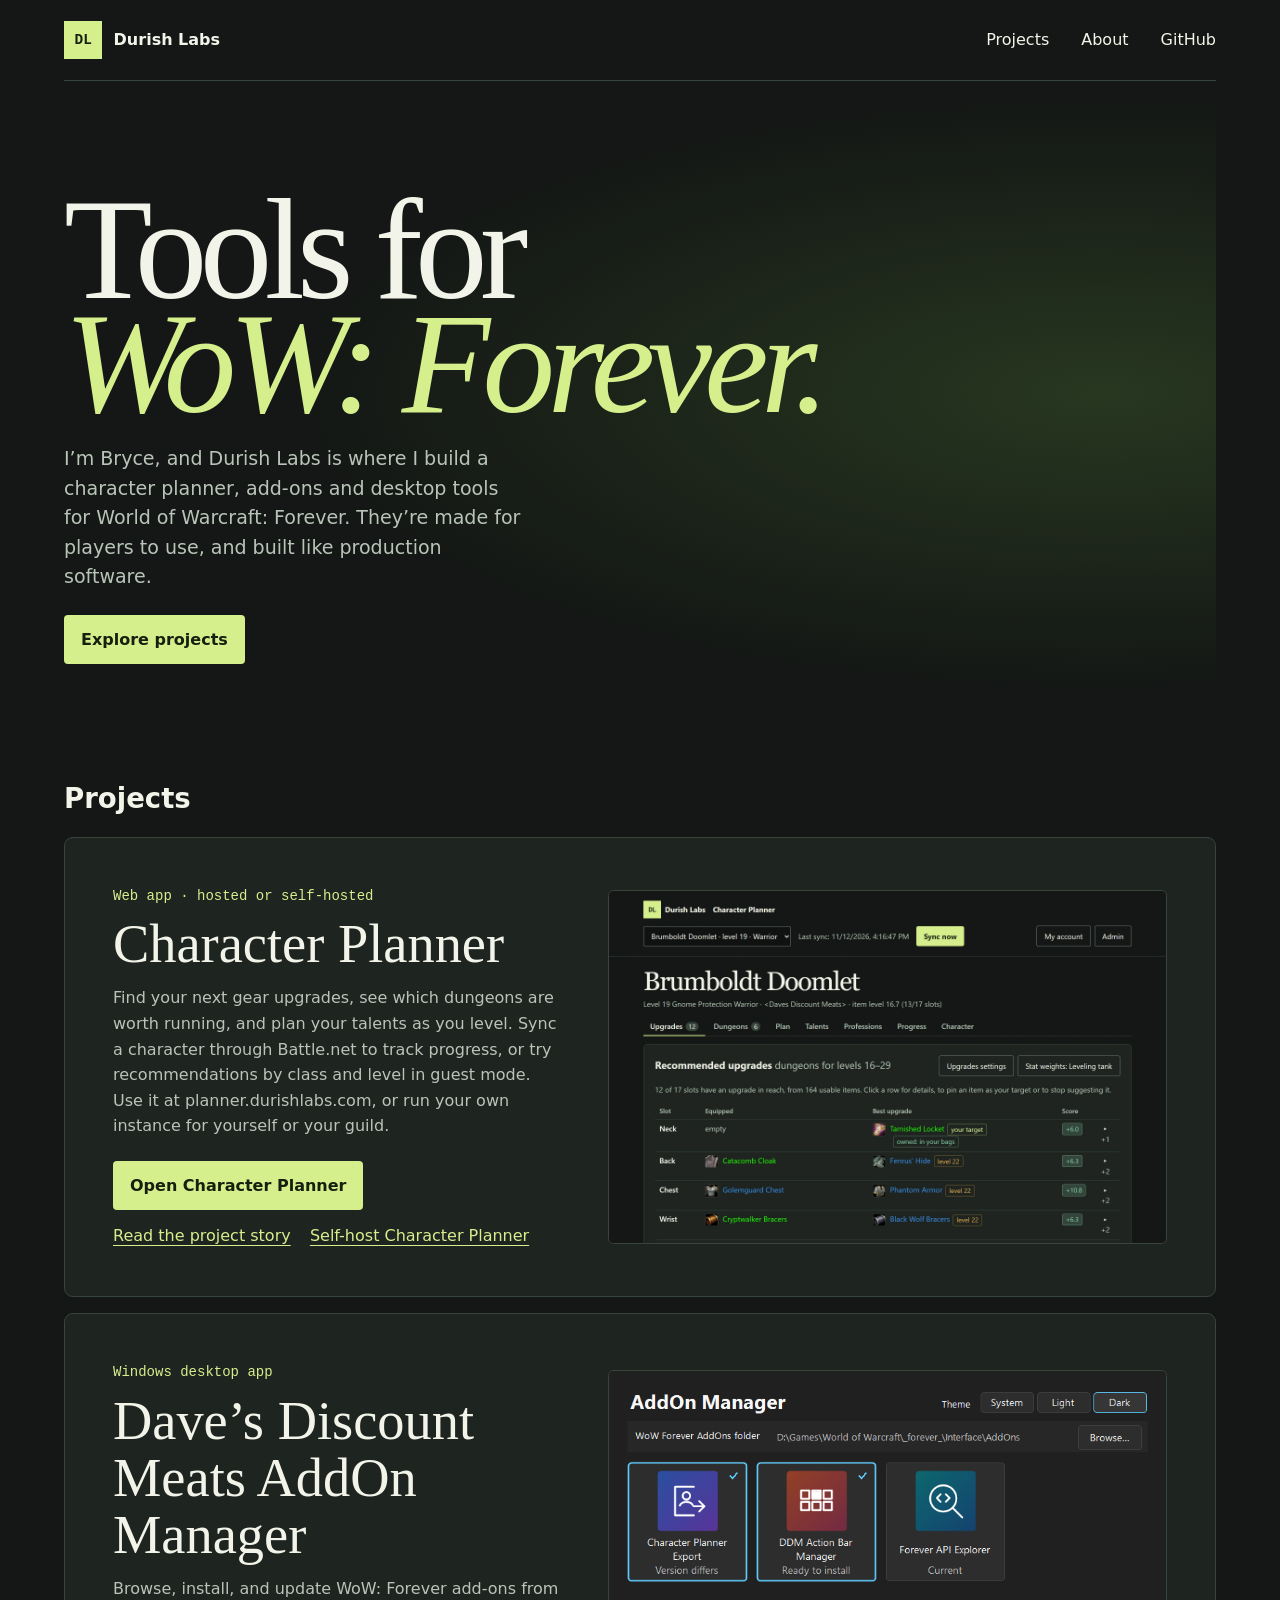
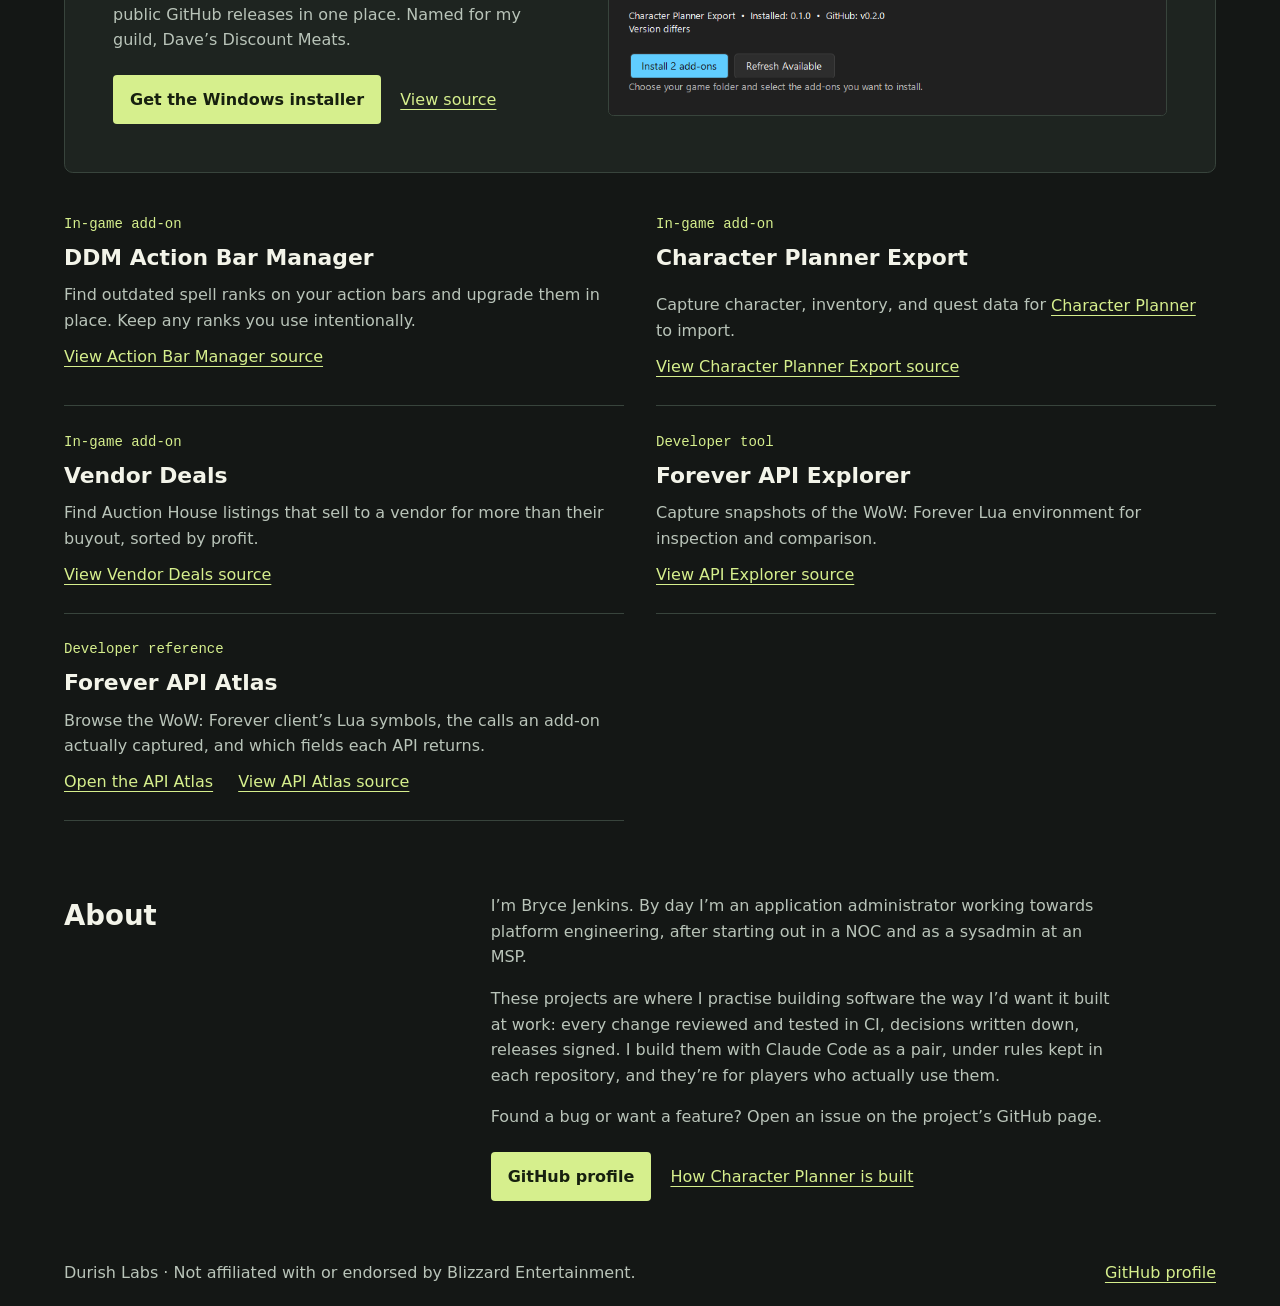
==== commit cd885590: "Link the Character Planner card to planner.durishlabs.com The Character Planner runs at https://plan" ====
--- a/public/index.html
+++ b/public/index.html
@@ -42,11 +42,12 @@
       <h2 id="projects-title">Projects</h2>
       <article class="featured" id="character-planner">
         <div class="feature-copy">
-          <p class="category">Self-hosted web app</p>
+          <p class="category">Web app · hosted or self-hosted</p>
           <h3>Character Planner</h3>
-          <p>Find your next gear upgrades, see which dungeons are worth running, and plan your talents as you level. Sync a character through Battle.net to track progress, or try recommendations by class and level in guest mode.</p>
+          <p>Find your next gear upgrades, see which dungeons are worth running, and plan your talents as you level. Sync a character through Battle.net to track progress, or try recommendations by class and level in guest mode. Use it at planner.durishlabs.com, or run your own instance for yourself or your guild.</p>
           <div class="actions">
-            <a class="button" href="character-planner.html">Read the project story</a>
+            <a class="button" href="https://planner.durishlabs.com/">Open Character Planner</a>
+            <a href="character-planner.html">Read the project story</a>
             <a href="https://character-planner.readthedocs.io/en/latest/self-hosting.html">Self-host Character Planner</a>
           </div>
         </div>
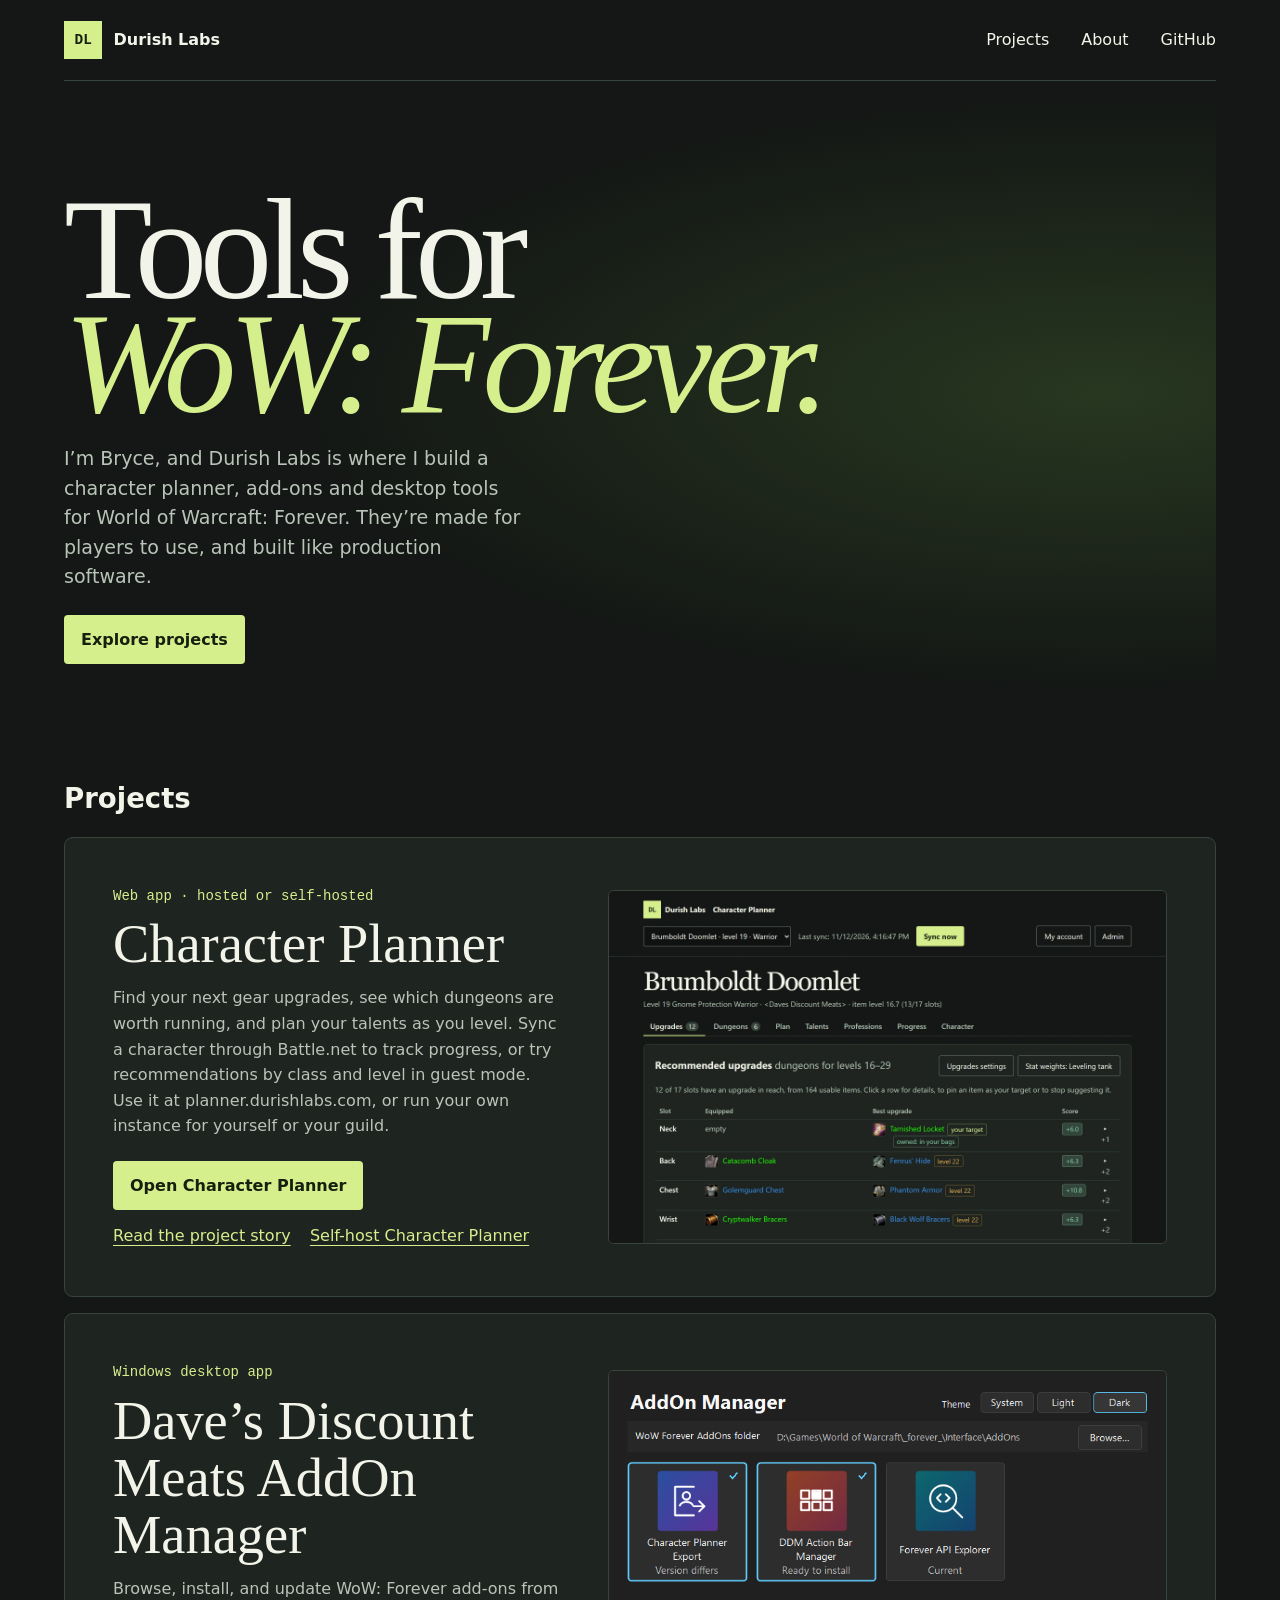
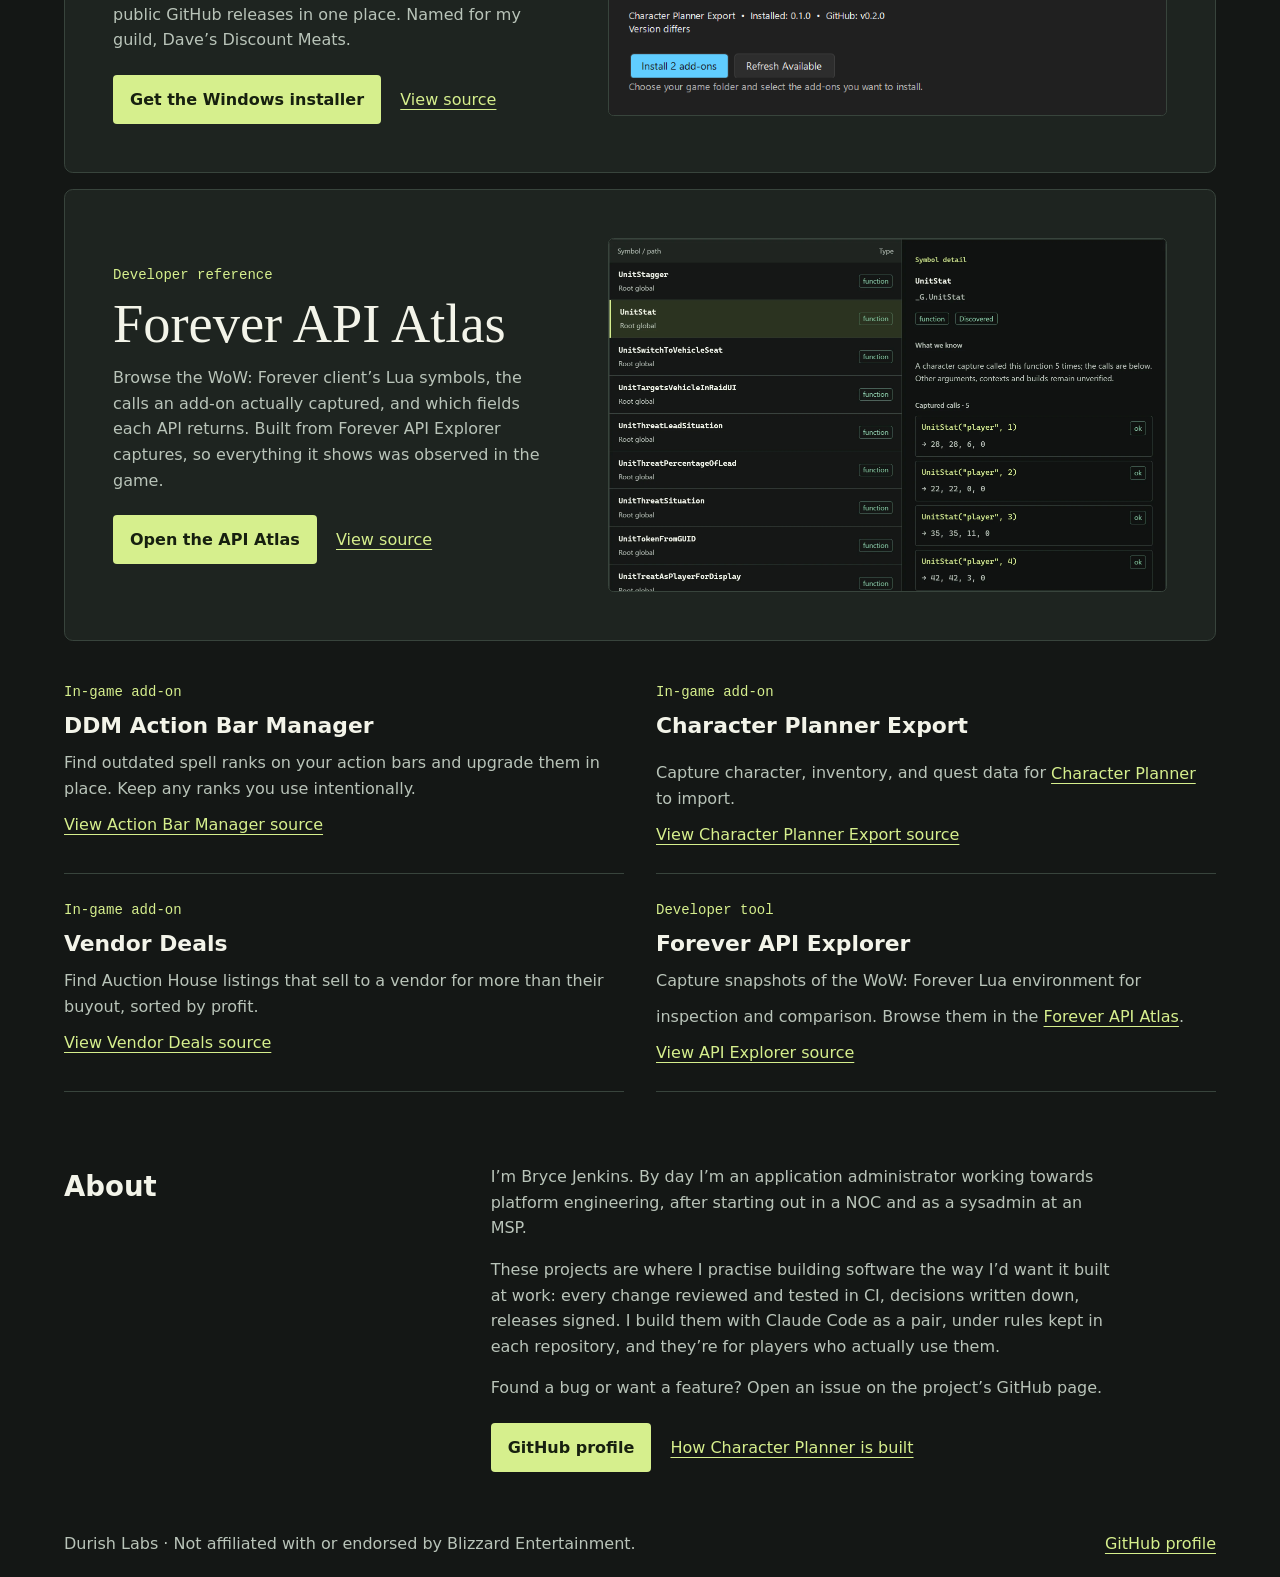
==== commit 39c21d3a: "Feature the Forever API Atlas with a screenshot The Atlas gets a featured card after the AddOn Manag" ====
--- a/public/index.html
+++ b/public/index.html
@@ -69,6 +69,20 @@
           <img src="manager-dark.png" width="760" height="470" loading="lazy" decoding="async" alt="AddOn Manager in dark mode with two add-ons selected for installation">
         </figure>
       </article>
+      <article class="featured" id="api-atlas">
+        <div class="feature-copy">
+          <p class="category">Developer reference</p>
+          <h3>Forever API Atlas</h3>
+          <p>Browse the WoW: Forever client’s Lua symbols, the calls an add-on actually captured, and which fields each API returns. Built from Forever API Explorer captures, so everything it shows was observed in the game.</p>
+          <div class="actions">
+            <a class="button" href="https://atlas.durishlabs.com/">Open the API Atlas</a>
+            <a href="https://github.com/thechainercygnus/ForeverAPIAtlas">View source</a>
+          </div>
+        </div>
+        <figure>
+          <img src="atlas-explorer.webp" width="2224" height="1406" loading="lazy" decoding="async" alt="Forever API Atlas symbol explorer with UnitStat open: the results list, and its five captured calls with the values each returned">
+        </figure>
+      </article>
       <div class="catalog">
         <article>
           <p class="category">In-game add-on</p>
@@ -91,15 +105,8 @@
         <article>
           <p class="category">Developer tool</p>
           <h3>Forever API Explorer</h3>
-          <p>Capture snapshots of the WoW: Forever Lua environment for inspection and comparison.</p>
+          <p>Capture snapshots of the WoW: Forever Lua environment for inspection and comparison. Browse them in the <a href="#api-atlas">Forever API Atlas</a>.</p>
           <a href="https://github.com/thechainercygnus/ForeverAPIExplorer">View API Explorer source</a>
-        </article>
-        <article>
-          <p class="category">Developer reference</p>
-          <h3>Forever API Atlas</h3>
-          <p>Browse the WoW: Forever client’s Lua symbols, the calls an add-on actually captured, and which fields each API returns.</p>
-          <a href="https://atlas.durishlabs.com/">Open the API Atlas</a>
-          <a href="https://github.com/thechainercygnus/ForeverAPIAtlas">View API Atlas source</a>
         </article>
       </div>
     </section>
